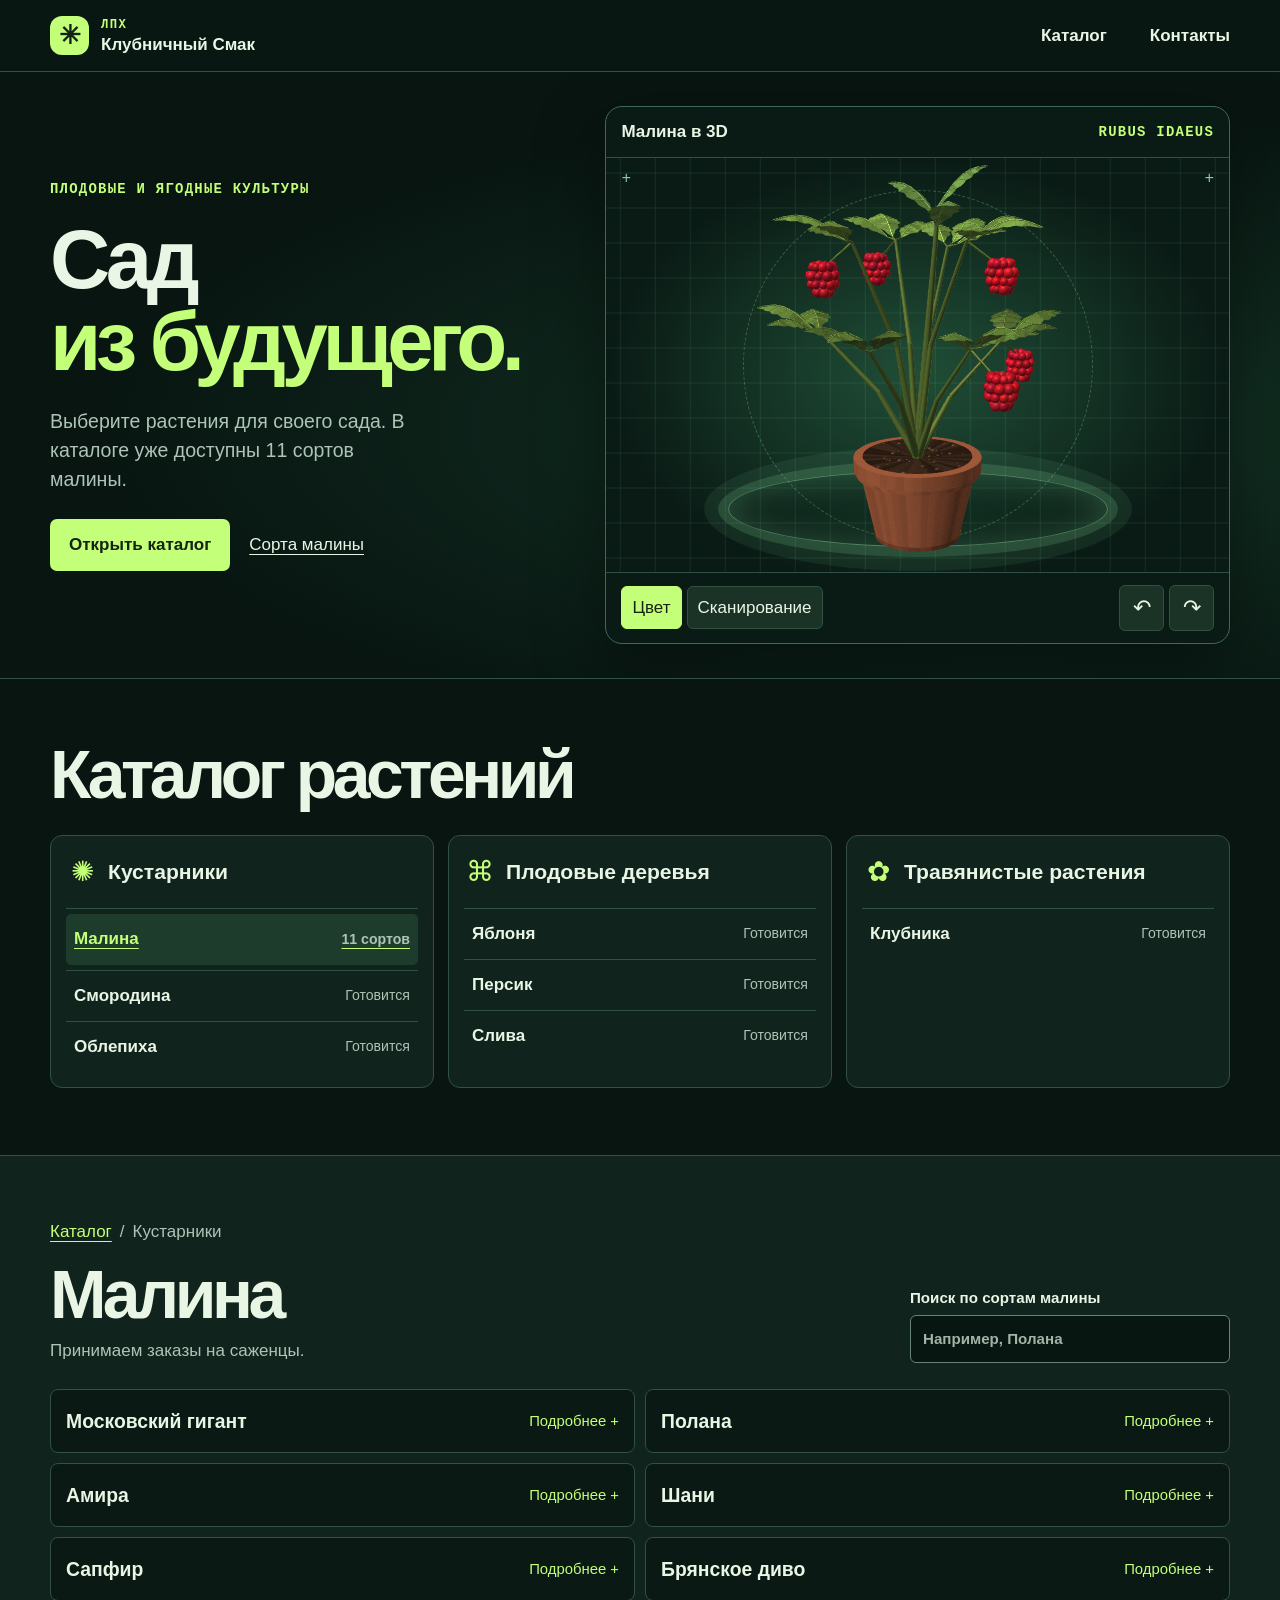
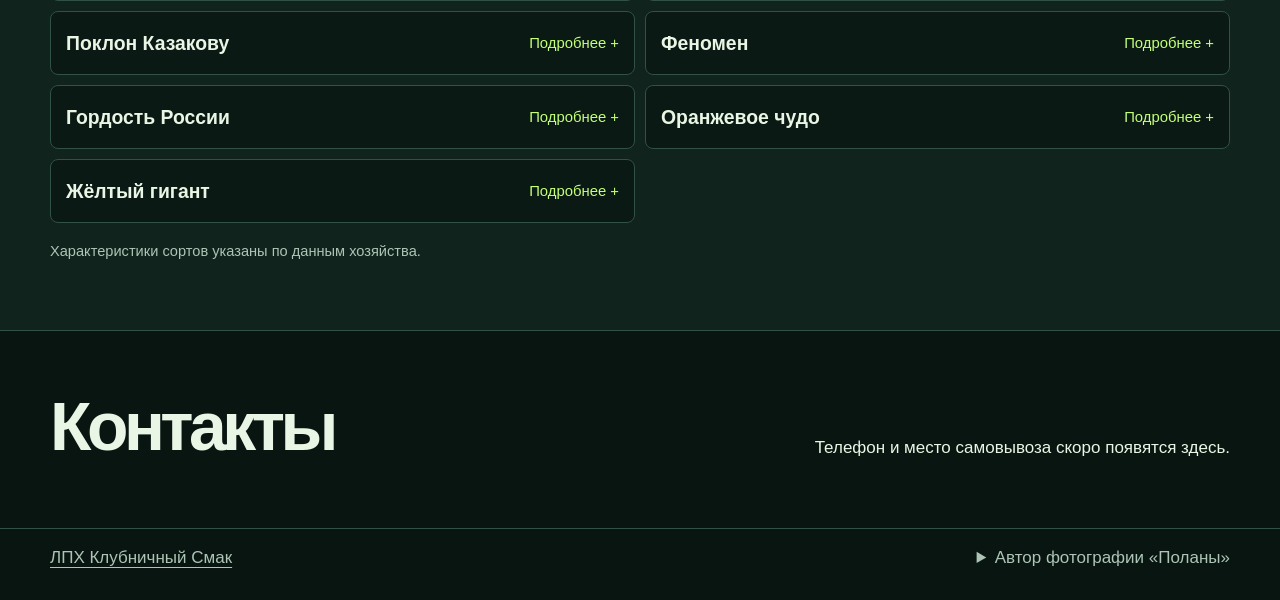
==== index.html @ 7414b788 "Build a futuristic orchard and simplify catalogue navigation" ====
<!doctype html>
<html lang="ru">
<head>
  <meta charset="utf-8">
  <meta name="viewport" content="width=device-width, initial-scale=1">
  <meta name="description" content="Каталог плодовых и ягодных культур ЛПХ Клубничный Смак.">
  <meta name="theme-color" content="#0a1916">
  <title>ЛПХ Клубничный Смак — каталог плодовых культур</title>
  <link rel="stylesheet" href="./style.css">
  <script defer src="./data.js"></script>
  <script defer src="./plant.js"></script>
  <script defer src="./app.js"></script>
</head>
<body id="top">
  <header class="site-header">
    <div class="wrap header-row">
      <a href="#top" class="brand" aria-label="ЛПХ Клубничный Смак, главная"><span class="brand-mark" aria-hidden="true">✳</span><span><small>ЛПХ</small>Клубничный Смак</span></a>
      <nav aria-label="Основное меню"><a href="#catalog">Каталог</a><a href="#contacts">Контакты</a></nav>
    </div>
  </header>

  <main>
    <section class="hero" aria-labelledby="main-title">
      <div class="wrap hero-grid">
        <div class="hero-copy">
          <p class="eyebrow">Плодовые и ягодные культуры</p>
          <h1 id="main-title">Сад<br><em>из будущего.</em></h1>
          <p class="hero-description">Выберите растения для своего сада. В каталоге уже доступны 11 сортов малины.</p>
          <div class="hero-links"><a class="button" href="#catalog">Открыть каталог</a><a class="text-link" href="#malina">Сорта малины</a></div>
        </div>

        <div class="lab" id="lab">
          <div class="lab-top"><strong>Малина в 3D</strong><span class="live-tag">Rubus idaeus</span></div>
          <div class="scene">
            <div class="rings" aria-hidden="true"></div>
            <div class="orbital" aria-hidden="true"></div>
            <div class="scanline" aria-hidden="true"></div>
            <canvas id="plant" tabindex="0" aria-label="Трёхмерная модель малины. Используйте клавиши влево и вправо для вращения."></canvas>
            <p id="model-fallback" hidden>Для просмотра 3D нужна поддержка WebGL.</p>
          </div>
          <div id="model-controls" class="model-controls">
            <div class="mode" aria-label="Вид 3D-модели" role="group">
              <button type="button" data-scan="false" aria-pressed="true">Цвет</button>
              <button type="button" data-scan="true" aria-pressed="false">Сканирование</button>
            </div>
            <div class="turns" aria-label="Поворот 3D-модели" role="group">
              <button type="button" data-turn="-1" aria-label="Повернуть влево">↶</button>
              <button type="button" data-turn="1" aria-label="Повернуть вправо">↷</button>
            </div>
          </div>
        </div>
      </div>
    </section>

    <section id="catalog" class="catalog" aria-labelledby="catalog-title">
      <div class="wrap">
        <h2 id="catalog-title">Каталог растений</h2>
        <div class="groups">
          <section class="group" aria-labelledby="shrubs">
            <div class="group-head"><span class="group-symbol" aria-hidden="true">✺</span><h3 id="shrubs">Кустарники</h3></div>
            <ul>
              <li><a class="crop-link" href="#malina"><strong>Малина</strong><span>11 сортов</span></a></li>
              <li class="pending"><strong>Смородина</strong><span>Готовится</span></li>
              <li class="pending"><strong>Облепиха</strong><span>Готовится</span></li>
            </ul>
          </section>
          <section class="group" aria-labelledby="trees">
            <div class="group-head"><span class="group-symbol" aria-hidden="true">⌘</span><h3 id="trees">Плодовые деревья</h3></div>
            <ul>
              <li class="pending"><strong>Яблоня</strong><span>Готовится</span></li>
              <li class="pending"><strong>Персик</strong><span>Готовится</span></li>
              <li class="pending"><strong>Слива</strong><span>Готовится</span></li>
            </ul>
          </section>
          <section class="group" aria-labelledby="berries">
            <div class="group-head"><span class="group-symbol" aria-hidden="true">✿</span><h3 id="berries">Травянистые растения</h3></div>
            <ul><li class="pending"><strong>Клубника</strong><span>Готовится</span></li></ul>
          </section>
        </div>
      </div>
    </section>

    <section id="malina" class="raspberry" aria-labelledby="raspberry-title">
      <div class="wrap">
        <div class="crumbs"><a href="#catalog">Каталог</a><span aria-hidden="true">/</span><span>Кустарники</span></div>
        <div class="section-head"><div><h2 id="raspberry-title">Малина</h2><p>Принимаем заказы на саженцы.</p></div>
          <label class="variety-search" for="variety-search"><span>Поиск по сортам малины</span><input type="search" id="variety-search" placeholder="Например, Полана"></label>
        </div>
        <div class="variety-grid" id="varieties"></div>
        <p id="empty" hidden>Сорт с таким названием не найден. Попробуйте другое название.</p>
        <p class="note">Характеристики сортов указаны по данным хозяйства.</p>
        <noscript><p>Включите JavaScript, чтобы открыть карточки малины.</p></noscript>
      </div>
    </section>

    <section class="contacts" id="contacts" aria-labelledby="contact-title">
      <div class="wrap contact-row"><h2 id="contact-title">Контакты</h2><div id="contact-info"><p>Телефон и место самовывоза скоро появятся здесь.</p></div></div>
    </section>
  </main>

  <footer><div class="wrap footer-row"><a href="#top">ЛПХ Клубничный Смак</a>
    <details><summary>Автор фотографии «Поланы»</summary><p><a href="https://doi.org/10.3390/metabo13111124">Chwil, Matraszek-Gawron и Kostryco, Metabolites (2023), рис. 1B</a> · <a href="https://creativecommons.org/licenses/by/4.0/">CC BY 4.0</a>. Кадрировано.</p></details>
  </div></footer>
</body>
</html>
---- style.css ----
:root {
  color-scheme: dark;
  --night:#081511;
  --panel:#10231c;
  --paper:#e9f6e5;
  --soft:#adc4b6;
  --line:#315046;
  --lime:#c3ff78;
  --mono: "Cascadia Mono", Consolas, monospace;
  font:17px/1.5 "Segoe UI", Arial, sans-serif;
  background:var(--night);
  color:var(--paper);
}
*,*::before,*::after { box-sizing:border-box; }
[hidden] { display:none !important; }
html { scroll-behavior:smooth; scroll-padding-top:86px; }
body,h1,h2,h3,p,figure { margin:0; }
a { color:inherit; text-underline-offset:.23em; }
button,input { font:inherit; }
button { cursor:pointer; }
a:focus-visible,button:focus-visible,input:focus-visible,summary:focus-visible,canvas:focus-visible { outline:2px solid var(--lime); outline-offset:4px; }
.wrap { width:min(1250px, calc(100% - 100px)); margin-inline:auto; }
.site-header { position:sticky; top:0; z-index:5; background:#091812f5; border-bottom:1px solid var(--line); backdrop-filter:blur(12px); }
.header-row,.footer-row { min-height:71px; display:flex; align-items:center; justify-content:space-between; gap:18px; }
.brand { display:flex; align-items:center; gap:12px; text-decoration:none; font-weight:740; line-height:1.12; }
.brand small { display:block; color:var(--lime); font:700 .72rem/1.45 var(--mono); letter-spacing:.11em; }
.brand-mark { background:var(--lime); color:#112316; width:39px; height:39px; border-radius:12px; display:grid; place-items:center; font-size:1.5rem; }
nav { display:flex; gap:clamp(16px,4vw,43px); }
nav a { display:inline-flex; align-items:center; min-height:44px; text-decoration:none; font-weight:600; }
nav a:hover,.text-link:hover { color:var(--lime); }
.hero { overflow:clip; position:relative; border-bottom:1px solid var(--line); background:radial-gradient(ellipse at 79% 59%,#133324,#081511 65%); }
.hero-grid { display:grid; grid-template-columns:.91fr 1.09fr; align-items:center; gap:34px; padding-block:34px; min-height:604px; }
.hero-copy { min-width:0; padding-block:22px; container-type:inline-size; }
.eyebrow,.live-tag { color:var(--lime); font:600 .82rem/1.45 var(--mono); letter-spacing:.09em; text-transform:uppercase; }
.eyebrow { margin-bottom:20px; }
h1,h2 { line-height:.98; letter-spacing:-.066em; font-weight:730; }
h1 { font-size:clamp(2.95rem,16cqw,8.3rem); margin-bottom:24px; }
h1 em { color:var(--lime); font-style:normal; }
h2 { font-size:clamp(2.65rem,5.3vw,5rem); }
.hero-description { max-width:34ch; color:var(--soft); font-size:1.15rem; margin-bottom:24px; }
.hero-links { display:flex; align-items:center; flex-wrap:wrap; gap:12px 19px; }
.button { min-height:52px; display:inline-flex; align-items:center; justify-content:center; padding:10px 19px; border-radius:7px; background:var(--lime); color:#142312; text-decoration:none; font-weight:750; }
.button:hover { background:#ddffb8; }
.text-link { display:inline-flex; align-items:center; min-height:44px; }
.lab { min-width:0; background:#0a1b15; border:1px solid #41665a; border-radius:17px; overflow:clip; box-shadow:0 24px 70px #0006; }
.lab-top,.model-controls { display:flex; align-items:center; justify-content:space-between; gap:10px; padding:12px 15px; }
.lab-top { border-bottom:1px solid var(--line); }
.scene { position:relative; height:414px; overflow:clip; isolation:isolate; display:grid; grid-template:minmax(0,1fr) / minmax(0,1fr); place-items:center; background-image:linear-gradient(#92ffb416 1px,transparent 1px),linear-gradient(90deg,#92ffb416 1px,transparent 1px),radial-gradient(ellipse at 50% 52%,#204e37,#0a1b15 70%); background-size:35px 35px,35px 35px,100% 100%; background-position:center; }
.scene::before,.scene::after { content:"+"; color:#87c9a2; position:absolute; top:12px; left:15px; font:16px var(--mono); }
.scene::after { left:auto; right:15px; }
.rings { position:absolute; width:min(65%,380px); height:76px; bottom:6%; border-radius:50%; border:1px solid #a6f5b974; box-shadow:0 0 0 10px #9cffb224,0 0 0 24px #9cffb212,inset 0 0 32px #9cffb233; }
.orbital { position:absolute; border:1px dashed #97eaa14d; border-radius:50%; width:min(63%,350px); aspect-ratio:1; }
.scanline { display:none; pointer-events:none; position:absolute; z-index:2; width:100%; top:50%; height:2px; background:linear-gradient(90deg,transparent,#9affc9,transparent); box-shadow:0 -9px 30px #89ffb888; }
.lab.scanning .scanline { display:block; }
canvas { position:relative; width:100%; height:100%; cursor:grab; touch-action:pan-y; }
canvas:active { cursor:grabbing; }
.model-controls { border-top:1px solid var(--line); }
.mode,.turns { display:flex; gap:5px; }
.model-controls button { min-height:43px; padding:6px 10px; background:#1b3227; color:var(--paper); border:1px solid var(--line); border-radius:6px; }
.model-controls button:hover { border-color:var(--lime); }
.model-controls [aria-pressed="true"] { color:#142312; background:var(--lime); border-color:var(--lime); }
.turns button { min-width:45px; font-size:1.28rem; }
.catalog,.raspberry,.contacts { padding-block:63px 67px; }
.catalog h2 { margin-bottom:26px; }
.groups { display:grid; grid-template-columns:repeat(3,minmax(0,1fr)); gap:14px; }
.group { border:1px solid var(--line); padding:15px; background:var(--panel); border-radius:12px; min-width:0; }
.group-head { display:flex; align-items:center; gap:10px; margin-bottom:15px; }
.group h3 { font-size:clamp(1.1rem,1.65vw,1.55rem); line-height:1.2; }
.group-symbol { color:var(--lime); width:32px; flex:none; font-size:1.65rem; text-align:center; }
.group ul { list-style:none; padding:0; margin:0; }
.group li { border-top:1px solid var(--line); }
.crop-link,.pending { display:flex; align-items:center; justify-content:space-between; min-height:51px; gap:8px; padding:5px 8px; }
.crop-link { color:var(--lime); font-weight:600; background:#1e3c2b; border-radius:5px; margin-block:5px; }
.crop-link:hover { background:#2b533a; }
.pending span,.crop-link span { color:var(--soft); font-size:.83rem; text-decoration:none; }
.raspberry { background:#10231c; border-block:1px solid var(--line); }
.crumbs { display:flex; align-items:center; gap:8px; color:var(--soft); margin-bottom:18px; }
.crumbs a { color:var(--lime); }
.section-head { display:flex; justify-content:space-between; align-items:end; gap:15px; margin-bottom:26px; }
.section-head p { color:var(--soft); margin-top:9px; }
.variety-search { display:grid; gap:5px; width:min(320px,100%); font-size:.89rem; font-weight:600; }
.variety-search input { background:#071610; border:1px solid #68837a; border-radius:6px; min-height:48px; padding:8px 12px; color:var(--paper); width:100%; }
.variety-search input::placeholder { color:#a2b4a7; }
.variety-grid { display:grid; grid-template-columns:repeat(2,minmax(0,1fr)); gap:10px; align-items:start; }
.variety { background:#0a1913; border:1px solid var(--line); border-radius:8px; min-width:0; }
.variety[open] { border-color:#90b99a; }
.variety summary { min-height:62px; padding:13px 15px; cursor:pointer; list-style:none; display:flex; justify-content:space-between; align-items:center; gap:10px; }
.variety summary::-webkit-details-marker { display:none; }
.variety summary:hover { background:#193329; border-radius:7px; }
.variety summary small { color:var(--lime); white-space:nowrap; font-size:.875rem; }
.variety summary small::after { content:" +"; }
.variety[open] summary small::after { content:" −"; }
.variety summary strong { font-size:1.14rem; }
.variety-content { border-top:1px solid var(--line); padding:16px; }
.variety-content p { color:#d3e6d7; }
.variety-content dl { display:grid; grid-template-columns:1fr 1fr; gap:8px 12px; margin:16px 0; }
.spec { border-top:1px solid var(--line); padding-top:8px; }
.spec dt { color:var(--soft); font-size:.85rem; }
.spec dd { font-weight:650; margin:0; }
.variety-content figure { margin-bottom:13px; }
.variety-content img { display:block; width:100%; max-height:370px; object-fit:cover; border-radius:6px; }
.variety-content figcaption,.note { color:var(--soft); font-size:.86rem; }
.variety-content figcaption { margin-top:5px; }
.reference { display:block; color:var(--lime); margin-top:7px; overflow-wrap:anywhere; }
.note,#empty { margin-top:18px; }
.contact-row,.footer-row { display:flex; justify-content:space-between; gap:16px; }
.contact-row { align-items:end; }
footer { border-top:1px solid var(--line); }
.footer-row { align-items:start; padding-block:16px; color:var(--soft); }
.footer-row details { max-width:480px; }
.footer-row summary { cursor:pointer; }
@media (prefers-reduced-motion:no-preference) {
 .lab.scanning .scanline { animation:sweep 3s ease-in-out infinite alternate; }
 .hero-copy { animation:appear .55s ease-out both; }
 @keyframes sweep { from { top:11%; } to { top:89%; } }
 @keyframes appear { from { opacity:0; transform:translateY(10px); } to { opacity:1; transform:translateY(0); } }
}
@media (max-width:1050px) { .wrap { width:calc(100% - 56px); } .hero-grid { gap:22px; } .scene { height:370px; } }
@media (max-width:800px) {
 .wrap { width:calc(100% - 36px); }
 .hero-grid { grid-template-columns:1fr; padding-block:23px 27px; min-height:0; }
 .hero-copy { padding-bottom:0; }
 .groups { grid-template-columns:1fr; }
}
@media (max-width:530px) {
 .header-row { min-height:62px; gap:9px; }
 .brand { gap:7px; font-size:.89rem; }
 .brand-mark { width:31px; height:31px; border-radius:8px; }
 nav { gap:12px; font-size:.85rem; }
 .scene { height:318px; }
 .lab-top,.model-controls { padding-inline:8px; }
 .model-controls button { padding-inline:7px; font-size:.87rem; }
 .turns button { min-width:35px; font-size:1.15rem; }
 .catalog,.raspberry,.contacts { padding-block:43px; }
 .section-head,.contact-row { display:block; }
 .variety-search,.contact-row p { margin-top:16px; }
 .variety-grid { grid-template-columns:1fr; }
 .footer-row { display:block; }
 .footer-row details { margin-top:8px; }
}
@media (prefers-reduced-motion:reduce) { html { scroll-behavior:auto; } }
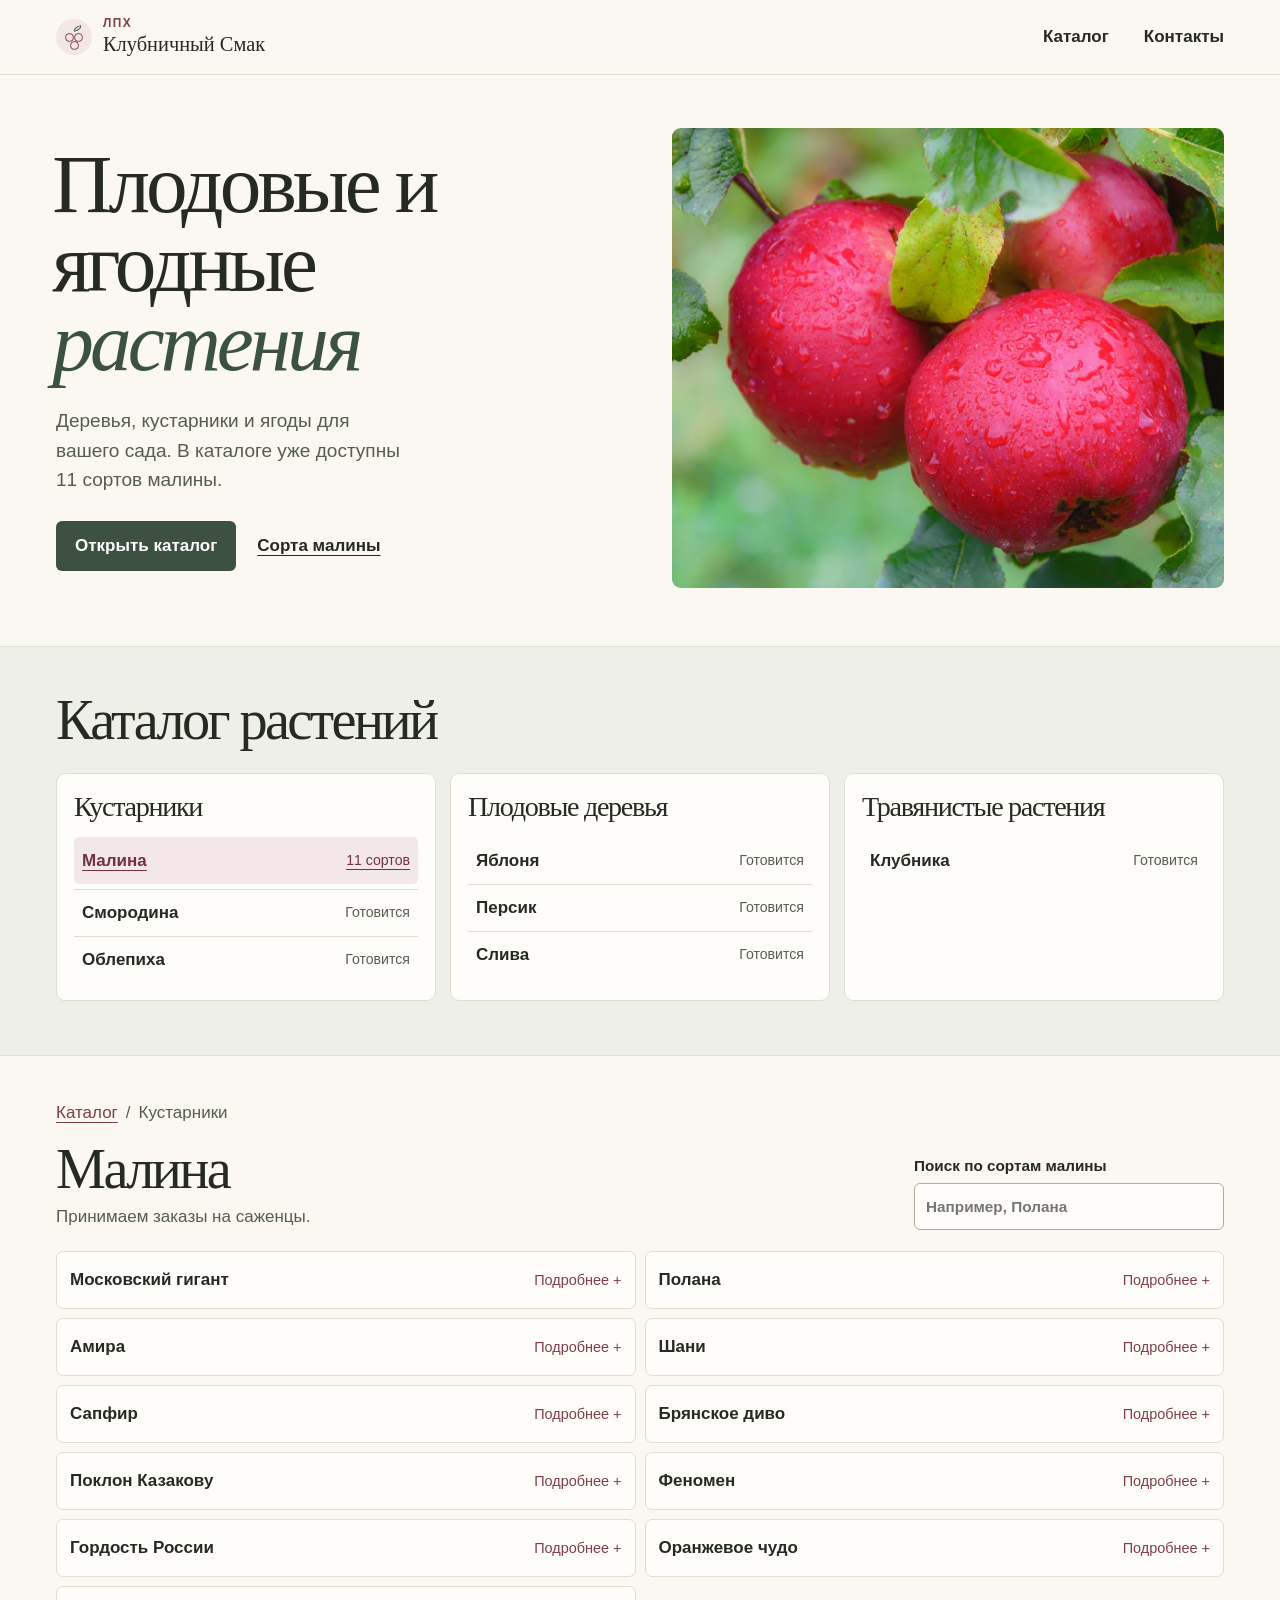
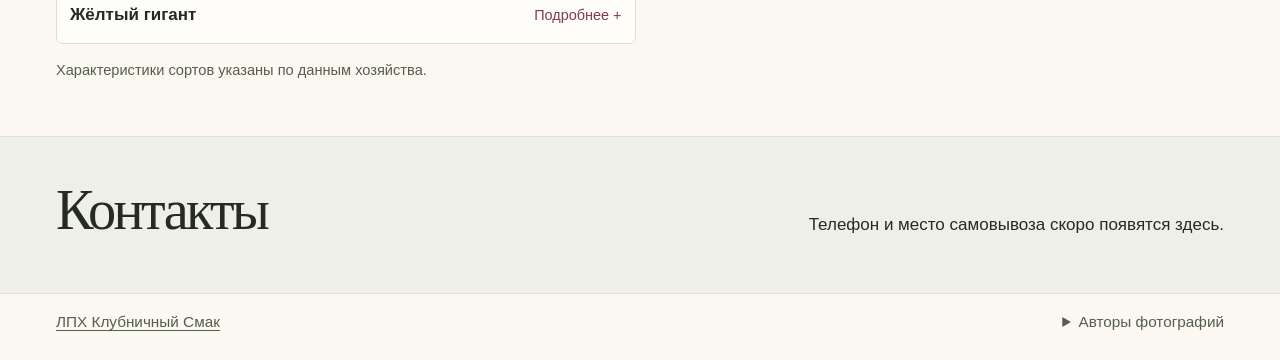
==== commit 8acbc0c1: "Simplify the site with a natural orchard design" ====
--- a/index.html
+++ b/index.html
@@ -4,17 +4,16 @@
   <meta charset="utf-8">
   <meta name="viewport" content="width=device-width, initial-scale=1">
   <meta name="description" content="Каталог плодовых и ягодных культур ЛПХ Клубничный Смак.">
-  <meta name="theme-color" content="#0a1916">
+  <meta name="theme-color" content="#faf8f1">
   <title>ЛПХ Клубничный Смак — каталог плодовых культур</title>
   <link rel="stylesheet" href="./style.css">
   <script defer src="./data.js"></script>
-  <script defer src="./plant.js"></script>
   <script defer src="./app.js"></script>
 </head>
 <body id="top">
   <header class="site-header">
     <div class="wrap header-row">
-      <a href="#top" class="brand" aria-label="ЛПХ Клубничный Смак, главная"><span class="brand-mark" aria-hidden="true">✳</span><span><small>ЛПХ</small>Клубничный Смак</span></a>
+      <a href="#top" class="brand" aria-label="ЛПХ Клубничный Смак, главная"><span class="brand-mark" aria-hidden="true"><i></i><i></i><i></i></span><span><small>ЛПХ</small>Клубничный Смак</span></a>
       <nav aria-label="Основное меню"><a href="#catalog">Каталог</a><a href="#contacts">Контакты</a></nav>
     </div>
   </header>
@@ -23,32 +22,14 @@
     <section class="hero" aria-labelledby="main-title">
       <div class="wrap hero-grid">
         <div class="hero-copy">
-          <p class="eyebrow">Плодовые и ягодные культуры</p>
-          <h1 id="main-title">Сад<br><em>из будущего.</em></h1>
-          <p class="hero-description">Выберите растения для своего сада. В каталоге уже доступны 11 сортов малины.</p>
+          <h1 id="main-title">Плодовые и ягодные <em>растения</em></h1>
+          <p class="hero-description">Деревья, кустарники и ягоды для вашего сада. В каталоге уже доступны 11 сортов малины.</p>
           <div class="hero-links"><a class="button" href="#catalog">Открыть каталог</a><a class="text-link" href="#malina">Сорта малины</a></div>
         </div>
 
-        <div class="lab" id="lab">
-          <div class="lab-top"><strong>Малина в 3D</strong><span class="live-tag">Rubus idaeus</span></div>
-          <div class="scene">
-            <div class="rings" aria-hidden="true"></div>
-            <div class="orbital" aria-hidden="true"></div>
-            <div class="scanline" aria-hidden="true"></div>
-            <canvas id="plant" tabindex="0" aria-label="Трёхмерная модель малины. Используйте клавиши влево и вправо для вращения."></canvas>
-            <p id="model-fallback" hidden>Для просмотра 3D нужна поддержка WebGL.</p>
-          </div>
-          <div id="model-controls" class="model-controls">
-            <div class="mode" aria-label="Вид 3D-модели" role="group">
-              <button type="button" data-scan="false" aria-pressed="true">Цвет</button>
-              <button type="button" data-scan="true" aria-pressed="false">Сканирование</button>
-            </div>
-            <div class="turns" aria-label="Поворот 3D-модели" role="group">
-              <button type="button" data-turn="-1" aria-label="Повернуть влево">↶</button>
-              <button type="button" data-turn="1" aria-label="Повернуть вправо">↷</button>
-            </div>
-          </div>
-        </div>
+        <figure class="hero-photo">
+          <img src="./orchard.webp" width="1500" height="1000" alt="Спелые красные яблоки на ветке" fetchpriority="high">
+        </figure>
       </div>
     </section>
 
@@ -57,7 +38,7 @@
         <h2 id="catalog-title">Каталог растений</h2>
         <div class="groups">
           <section class="group" aria-labelledby="shrubs">
-            <div class="group-head"><span class="group-symbol" aria-hidden="true">✺</span><h3 id="shrubs">Кустарники</h3></div>
+            <h3 id="shrubs">Кустарники</h3>
             <ul>
               <li><a class="crop-link" href="#malina"><strong>Малина</strong><span>11 сортов</span></a></li>
               <li class="pending"><strong>Смородина</strong><span>Готовится</span></li>
@@ -65,7 +46,7 @@
             </ul>
           </section>
           <section class="group" aria-labelledby="trees">
-            <div class="group-head"><span class="group-symbol" aria-hidden="true">⌘</span><h3 id="trees">Плодовые деревья</h3></div>
+            <h3 id="trees">Плодовые деревья</h3>
             <ul>
               <li class="pending"><strong>Яблоня</strong><span>Готовится</span></li>
               <li class="pending"><strong>Персик</strong><span>Готовится</span></li>
@@ -73,7 +54,7 @@
             </ul>
           </section>
           <section class="group" aria-labelledby="berries">
-            <div class="group-head"><span class="group-symbol" aria-hidden="true">✿</span><h3 id="berries">Травянистые растения</h3></div>
+            <h3 id="berries">Травянистые растения</h3>
             <ul><li class="pending"><strong>Клубника</strong><span>Готовится</span></li></ul>
           </section>
         </div>
@@ -99,7 +80,10 @@
   </main>
 
   <footer><div class="wrap footer-row"><a href="#top">ЛПХ Клубничный Смак</a>
-    <details><summary>Автор фотографии «Поланы»</summary><p><a href="https://doi.org/10.3390/metabo13111124">Chwil, Matraszek-Gawron и Kostryco, Metabolites (2023), рис. 1B</a> · <a href="https://creativecommons.org/licenses/by/4.0/">CC BY 4.0</a>. Кадрировано.</p></details>
+    <details class="credits"><summary>Авторы фотографий</summary>
+      <p><a href="https://commons.wikimedia.org/wiki/File:Fresh_ripe_apples_on_a_tree_(54015357813).jpg">Яблоки на ветке, AS Photography</a> · <a href="https://creativecommons.org/licenses/by/4.0/">CC BY 4.0</a>. Уменьшено и кадрировано при показе.</p>
+      <p><a href="https://doi.org/10.3390/metabo13111124">«Полана», Chwil, Matraszek-Gawron и Kostryco, Metabolites (2023), рис. 1B</a> · <a href="https://creativecommons.org/licenses/by/4.0/">CC BY 4.0</a>. Кадрировано.</p>
+    </details>
   </div></footer>
 </body>
 </html>
--- a/style.css
+++ b/style.css
@@ -1,141 +1,127 @@
 :root {
-  color-scheme: dark;
-  --night:#081511;
-  --panel:#10231c;
-  --paper:#e9f6e5;
-  --soft:#adc4b6;
-  --line:#315046;
-  --lime:#c3ff78;
-  --mono: "Cascadia Mono", Consolas, monospace;
-  font:17px/1.5 "Segoe UI", Arial, sans-serif;
-  background:var(--night);
-  color:var(--paper);
+  color-scheme: light;
+  --paper: #faf8f1;
+  --white: #fffdfa;
+  --ink: #252b21;
+  --green: #3c5140;
+  --muted: #555e4e;
+  --berry: #803e4b;
+  --border: #deddd1;
+  --serif: Georgia, "Times New Roman", serif;
+  font: 17px/1.55 "Segoe UI", Arial, sans-serif;
+  color: var(--ink);
+  background: var(--paper);
 }
-*,*::before,*::after { box-sizing:border-box; }
-[hidden] { display:none !important; }
-html { scroll-behavior:smooth; scroll-padding-top:86px; }
-body,h1,h2,h3,p,figure { margin:0; }
-a { color:inherit; text-underline-offset:.23em; }
-button,input { font:inherit; }
-button { cursor:pointer; }
-a:focus-visible,button:focus-visible,input:focus-visible,summary:focus-visible,canvas:focus-visible { outline:2px solid var(--lime); outline-offset:4px; }
-.wrap { width:min(1250px, calc(100% - 100px)); margin-inline:auto; }
-.site-header { position:sticky; top:0; z-index:5; background:#091812f5; border-bottom:1px solid var(--line); backdrop-filter:blur(12px); }
-.header-row,.footer-row { min-height:71px; display:flex; align-items:center; justify-content:space-between; gap:18px; }
-.brand { display:flex; align-items:center; gap:12px; text-decoration:none; font-weight:740; line-height:1.12; }
-.brand small { display:block; color:var(--lime); font:700 .72rem/1.45 var(--mono); letter-spacing:.11em; }
-.brand-mark { background:var(--lime); color:#112316; width:39px; height:39px; border-radius:12px; display:grid; place-items:center; font-size:1.5rem; }
-nav { display:flex; gap:clamp(16px,4vw,43px); }
-nav a { display:inline-flex; align-items:center; min-height:44px; text-decoration:none; font-weight:600; }
-nav a:hover,.text-link:hover { color:var(--lime); }
-.hero { overflow:clip; position:relative; border-bottom:1px solid var(--line); background:radial-gradient(ellipse at 79% 59%,#133324,#081511 65%); }
-.hero-grid { display:grid; grid-template-columns:.91fr 1.09fr; align-items:center; gap:34px; padding-block:34px; min-height:604px; }
-.hero-copy { min-width:0; padding-block:22px; container-type:inline-size; }
-.eyebrow,.live-tag { color:var(--lime); font:600 .82rem/1.45 var(--mono); letter-spacing:.09em; text-transform:uppercase; }
-.eyebrow { margin-bottom:20px; }
-h1,h2 { line-height:.98; letter-spacing:-.066em; font-weight:730; }
-h1 { font-size:clamp(2.95rem,16cqw,8.3rem); margin-bottom:24px; }
-h1 em { color:var(--lime); font-style:normal; }
-h2 { font-size:clamp(2.65rem,5.3vw,5rem); }
-.hero-description { max-width:34ch; color:var(--soft); font-size:1.15rem; margin-bottom:24px; }
-.hero-links { display:flex; align-items:center; flex-wrap:wrap; gap:12px 19px; }
-.button { min-height:52px; display:inline-flex; align-items:center; justify-content:center; padding:10px 19px; border-radius:7px; background:var(--lime); color:#142312; text-decoration:none; font-weight:750; }
-.button:hover { background:#ddffb8; }
-.text-link { display:inline-flex; align-items:center; min-height:44px; }
-.lab { min-width:0; background:#0a1b15; border:1px solid #41665a; border-radius:17px; overflow:clip; box-shadow:0 24px 70px #0006; }
-.lab-top,.model-controls { display:flex; align-items:center; justify-content:space-between; gap:10px; padding:12px 15px; }
-.lab-top { border-bottom:1px solid var(--line); }
-.scene { position:relative; height:414px; overflow:clip; isolation:isolate; display:grid; grid-template:minmax(0,1fr) / minmax(0,1fr); place-items:center; background-image:linear-gradient(#92ffb416 1px,transparent 1px),linear-gradient(90deg,#92ffb416 1px,transparent 1px),radial-gradient(ellipse at 50% 52%,#204e37,#0a1b15 70%); background-size:35px 35px,35px 35px,100% 100%; background-position:center; }
-.scene::before,.scene::after { content:"+"; color:#87c9a2; position:absolute; top:12px; left:15px; font:16px var(--mono); }
-.scene::after { left:auto; right:15px; }
-.rings { position:absolute; width:min(65%,380px); height:76px; bottom:6%; border-radius:50%; border:1px solid #a6f5b974; box-shadow:0 0 0 10px #9cffb224,0 0 0 24px #9cffb212,inset 0 0 32px #9cffb233; }
-.orbital { position:absolute; border:1px dashed #97eaa14d; border-radius:50%; width:min(63%,350px); aspect-ratio:1; }
-.scanline { display:none; pointer-events:none; position:absolute; z-index:2; width:100%; top:50%; height:2px; background:linear-gradient(90deg,transparent,#9affc9,transparent); box-shadow:0 -9px 30px #89ffb888; }
-.lab.scanning .scanline { display:block; }
-canvas { position:relative; width:100%; height:100%; cursor:grab; touch-action:pan-y; }
-canvas:active { cursor:grabbing; }
-.model-controls { border-top:1px solid var(--line); }
-.mode,.turns { display:flex; gap:5px; }
-.model-controls button { min-height:43px; padding:6px 10px; background:#1b3227; color:var(--paper); border:1px solid var(--line); border-radius:6px; }
-.model-controls button:hover { border-color:var(--lime); }
-.model-controls [aria-pressed="true"] { color:#142312; background:var(--lime); border-color:var(--lime); }
-.turns button { min-width:45px; font-size:1.28rem; }
-.catalog,.raspberry,.contacts { padding-block:63px 67px; }
-.catalog h2 { margin-bottom:26px; }
-.groups { display:grid; grid-template-columns:repeat(3,minmax(0,1fr)); gap:14px; }
-.group { border:1px solid var(--line); padding:15px; background:var(--panel); border-radius:12px; min-width:0; }
-.group-head { display:flex; align-items:center; gap:10px; margin-bottom:15px; }
-.group h3 { font-size:clamp(1.1rem,1.65vw,1.55rem); line-height:1.2; }
-.group-symbol { color:var(--lime); width:32px; flex:none; font-size:1.65rem; text-align:center; }
-.group ul { list-style:none; padding:0; margin:0; }
-.group li { border-top:1px solid var(--line); }
-.crop-link,.pending { display:flex; align-items:center; justify-content:space-between; min-height:51px; gap:8px; padding:5px 8px; }
-.crop-link { color:var(--lime); font-weight:600; background:#1e3c2b; border-radius:5px; margin-block:5px; }
-.crop-link:hover { background:#2b533a; }
-.pending span,.crop-link span { color:var(--soft); font-size:.83rem; text-decoration:none; }
-.raspberry { background:#10231c; border-block:1px solid var(--line); }
-.crumbs { display:flex; align-items:center; gap:8px; color:var(--soft); margin-bottom:18px; }
-.crumbs a { color:var(--lime); }
-.section-head { display:flex; justify-content:space-between; align-items:end; gap:15px; margin-bottom:26px; }
-.section-head p { color:var(--soft); margin-top:9px; }
-.variety-search { display:grid; gap:5px; width:min(320px,100%); font-size:.89rem; font-weight:600; }
-.variety-search input { background:#071610; border:1px solid #68837a; border-radius:6px; min-height:48px; padding:8px 12px; color:var(--paper); width:100%; }
-.variety-search input::placeholder { color:#a2b4a7; }
-.variety-grid { display:grid; grid-template-columns:repeat(2,minmax(0,1fr)); gap:10px; align-items:start; }
-.variety { background:#0a1913; border:1px solid var(--line); border-radius:8px; min-width:0; }
-.variety[open] { border-color:#90b99a; }
-.variety summary { min-height:62px; padding:13px 15px; cursor:pointer; list-style:none; display:flex; justify-content:space-between; align-items:center; gap:10px; }
-.variety summary::-webkit-details-marker { display:none; }
-.variety summary:hover { background:#193329; border-radius:7px; }
-.variety summary small { color:var(--lime); white-space:nowrap; font-size:.875rem; }
-.variety summary small::after { content:" +"; }
-.variety[open] summary small::after { content:" −"; }
-.variety summary strong { font-size:1.14rem; }
-.variety-content { border-top:1px solid var(--line); padding:16px; }
-.variety-content p { color:#d3e6d7; }
-.variety-content dl { display:grid; grid-template-columns:1fr 1fr; gap:8px 12px; margin:16px 0; }
-.spec { border-top:1px solid var(--line); padding-top:8px; }
-.spec dt { color:var(--soft); font-size:.85rem; }
-.spec dd { font-weight:650; margin:0; }
-.variety-content figure { margin-bottom:13px; }
-.variety-content img { display:block; width:100%; max-height:370px; object-fit:cover; border-radius:6px; }
-.variety-content figcaption,.note { color:var(--soft); font-size:.86rem; }
-.variety-content figcaption { margin-top:5px; }
-.reference { display:block; color:var(--lime); margin-top:7px; overflow-wrap:anywhere; }
-.note,#empty { margin-top:18px; }
-.contact-row,.footer-row { display:flex; justify-content:space-between; gap:16px; }
-.contact-row { align-items:end; }
-footer { border-top:1px solid var(--line); }
-.footer-row { align-items:start; padding-block:16px; color:var(--soft); }
-.footer-row details { max-width:480px; }
-.footer-row summary { cursor:pointer; }
-@media (prefers-reduced-motion:no-preference) {
- .lab.scanning .scanline { animation:sweep 3s ease-in-out infinite alternate; }
- .hero-copy { animation:appear .55s ease-out both; }
- @keyframes sweep { from { top:11%; } to { top:89%; } }
- @keyframes appear { from { opacity:0; transform:translateY(10px); } to { opacity:1; transform:translateY(0); } }
+*, *::before, *::after { box-sizing: border-box; }
+[hidden] { display: none !important; }
+html { scroll-behavior: smooth; scroll-padding-top: 88px; }
+body, h1, h2, h3, p, figure { margin: 0; }
+a { color: inherit; text-underline-offset: .22em; }
+input { font: inherit; }
+:focus-visible { outline: 2px solid var(--berry); outline-offset: 4px; }
+.wrap { width: min(1168px, calc(100% - 88px)); margin-inline: auto; }
+
+.site-header {
+  position: sticky;
+  top: 0;
+  z-index: 2;
+  background: var(--paper);
+  border-bottom: 1px solid var(--border);
 }
-@media (max-width:1050px) { .wrap { width:calc(100% - 56px); } .hero-grid { gap:22px; } .scene { height:370px; } }
-@media (max-width:800px) {
- .wrap { width:calc(100% - 36px); }
- .hero-grid { grid-template-columns:1fr; padding-block:23px 27px; min-height:0; }
- .hero-copy { padding-bottom:0; }
- .groups { grid-template-columns:1fr; }
+.header-row, .footer-row { display: flex; align-items: center; justify-content: space-between; gap: 18px; }
+.header-row { min-height: 74px; }
+.brand { display: flex; align-items: center; gap: 11px; text-decoration: none; font: 1.2rem/1.12 var(--serif); }
+.brand small { display: block; margin-bottom: 3px; color: var(--berry); font: 700 .7rem/1 "Segoe UI", sans-serif; letter-spacing: .12em; }
+.brand-mark { width: 36px; height: 36px; flex: none; position: relative; color: var(--berry); background: #f3e6e6; border-radius: 50%; }
+.brand-mark i { position: absolute; width: 9px; height: 9px; border: 1.5px solid currentColor; border-radius: 50%; top: 14px; left: 9px; }
+.brand-mark i:nth-child(2) { left: 18px; }
+.brand-mark i:nth-child(3) { left: 14px; top: 22px; }
+.brand-mark::before { content: ""; position: absolute; width: 9px; height: 5px; border: 1.5px solid var(--green); border-radius: 90% 0; left: 17px; top: 7px; transform: rotate(-15deg); }
+nav { display: flex; gap: clamp(14px, 4vw, 35px); }
+nav a { display: inline-flex; align-items: center; min-height: 44px; font-weight: 600; text-decoration: none; }
+nav a:hover, .text-link:hover { color: var(--berry); }
+
+.hero { padding-block: 53px 58px; }
+.hero-grid { display: grid; grid-template-columns: 1fr 1fr; align-items: center; gap: clamp(22px, 5vw, 75px); }
+.hero-copy { min-width: 0; }
+h1, h2, .group h3 { font-family: var(--serif); font-weight: 400; letter-spacing: -.047em; }
+h1 { max-width: 12ch; font-size: clamp(3.4rem, 6.5vw, 6rem); line-height: .95; margin: 0 0 24px -.045em; }
+h1 em { color: var(--green); font-weight: inherit; }
+h2 { font-size: clamp(2.5rem, 4.4vw, 4.1rem); line-height: 1.03; }
+.hero-description { max-width: 34ch; color: var(--muted); font-size: 1.12rem; margin-bottom: 26px; }
+.hero-links { display: flex; align-items: center; gap: 7px 21px; flex-wrap: wrap; }
+.button { display: inline-flex; align-items: center; min-height: 50px; padding: 9px 19px; border-radius: 6px; background: var(--green); color: #fff; font-weight: 650; text-decoration: none; }
+.button:hover { background: #2a3b2c; }
+.text-link { display: inline-flex; align-items: center; min-height: 44px; font-weight: 600; }
+.hero-photo { aspect-ratio: 6 / 5; overflow: hidden; border-radius: 9px; background: #e8ebdf; }
+.hero-photo img { display: block; width: 100%; height: 100%; object-fit: cover; object-position: 55% center; }
+
+.catalog, .raspberry, .contacts { padding-block: 44px 54px; }
+.catalog { background: #eeefe6; border-block: 1px solid #e0e1d5; }
+.catalog h2 { margin-bottom: 24px; }
+.groups { display: grid; grid-template-columns: repeat(3, minmax(0, 1fr)); gap: 14px; }
+.group { padding: 17px; border: 1px solid var(--border); background: var(--white); border-radius: 9px; }
+.group h3 { font-size: clamp(1.3rem, 2.2vw, 1.8rem); line-height: 1.15; margin-bottom: 14px; }
+.group ul { list-style: none; margin: 0; padding: 0; }
+.group li + li { border-top: 1px solid var(--border); }
+.crop-link, .pending { display: flex; align-items: center; justify-content: space-between; gap: 8px; min-height: 47px; padding: 5px 8px; }
+.crop-link { color: #713142; background: #f4e7e9; border-radius: 5px; margin-bottom: 5px; }
+.crop-link:hover { background: #edd7dd; }
+.pending span, .crop-link span { font-size: .83rem; white-space: nowrap; }
+.pending span { color: var(--muted); }
+
+.crumbs { display: flex; align-items: center; gap: 8px; color: var(--muted); margin-bottom: 13px; }
+.crumbs a, .reference { color: var(--berry); }
+.section-head { display: flex; align-items: end; justify-content: space-between; gap: 18px; margin-bottom: 21px; }
+.section-head p { margin-top: 6px; color: var(--muted); }
+.variety-search { display: grid; gap: 5px; width: min(310px, 100%); font-size: .9rem; font-weight: 650; }
+.variety-search input { width: 100%; min-height: 47px; padding: 8px 11px; border: 1px solid #acae9f; border-radius: 6px; background: var(--white); color: var(--ink); }
+.variety-grid { display: grid; grid-template-columns: repeat(2, minmax(0, 1fr)); align-items: start; gap: 9px; }
+.variety { min-width: 0; border: 1px solid var(--border); border-radius: 7px; background: var(--white); }
+.variety[open] { border-color: #9b877e; }
+.variety summary { display: flex; justify-content: space-between; align-items: center; gap: 10px; min-height: 56px; padding: 10px 13px; border-radius: 7px; list-style: none; cursor: pointer; }
+.variety summary::-webkit-details-marker { display: none; }
+.variety summary:hover { background: #f2efe6; }
+.variety summary small { color: var(--berry); font-size: .85rem; white-space: nowrap; }
+.variety summary small::after { content: " +"; }
+.variety[open] summary small::after { content: " −"; }
+.variety-content { padding: 15px 13px; border-top: 1px solid var(--border); }
+.variety-content figure { margin-bottom: 13px; }
+.variety-content img { display: block; width: 100%; height: auto; max-height: 360px; border-radius: 5px; object-fit: cover; }
+.variety-content figcaption, .note { color: var(--muted); font-size: .86rem; }
+.variety-content figcaption { margin-top: 5px; }
+.variety-content dl { display: grid; grid-template-columns: repeat(2, minmax(0, 1fr)); gap: 8px 12px; margin: 14px 0 8px; }
+.spec { border-top: 1px solid var(--border); padding-top: 7px; }
+.spec dt { color: var(--muted); font-size: .85rem; }
+.spec dd { font-weight: 650; margin: 0; }
+.reference { display: block; margin-top: 7px; overflow-wrap: anywhere; }
+.note, #empty { margin-top: 15px; }
+.contacts { background: #eeefe6; border-block: 1px solid #e0e1d5; }
+.contact-row { display: flex; justify-content: space-between; align-items: end; gap: 16px; }
+.footer-row { min-height: 66px; align-items: start; padding-block: 16px; color: var(--muted); font-size: .9rem; }
+.credits { max-width: 480px; }
+.credits summary { cursor: pointer; }
+.credits p { margin-top: 7px; }
+
+@media (max-width: 900px) {
+  .wrap { width: calc(100% - 48px); }
+  .hero { padding-block: 38px 44px; }
+  .group { padding: 13px; }
 }
-@media (max-width:530px) {
- .header-row { min-height:62px; gap:9px; }
- .brand { gap:7px; font-size:.89rem; }
- .brand-mark { width:31px; height:31px; border-radius:8px; }
- nav { gap:12px; font-size:.85rem; }
- .scene { height:318px; }
- .lab-top,.model-controls { padding-inline:8px; }
- .model-controls button { padding-inline:7px; font-size:.87rem; }
- .turns button { min-width:35px; font-size:1.15rem; }
- .catalog,.raspberry,.contacts { padding-block:43px; }
- .section-head,.contact-row { display:block; }
- .variety-search,.contact-row p { margin-top:16px; }
- .variety-grid { grid-template-columns:1fr; }
- .footer-row { display:block; }
- .footer-row details { margin-top:8px; }
+@media (max-width: 700px) {
+  .wrap { width: calc(100% - 32px); }
+  .hero-grid, .groups, .variety-grid { grid-template-columns: 1fr; }
+  h1 { font-size: clamp(3.1rem, 10vw, 4.5rem); }
+  .hero-photo { aspect-ratio: 7 / 4; }
+  .hero-description { margin-bottom: 14px; }
+  .section-head, .contact-row { align-items: start; flex-direction: column; }
+  .catalog, .raspberry, .contacts { padding-block: 34px 39px; }
 }
-@media (prefers-reduced-motion:reduce) { html { scroll-behavior:auto; } }
+@media (max-width: 400px) {
+  .header-row { min-height: 65px; gap: 7px; }
+  .brand { gap: 6px; font-size: 1rem; }
+  .brand-mark { width: 35px; height: 35px; }
+  nav { gap: 10px; font-size: .85rem; }
+  .footer-row { flex-direction: column; gap: 6px; }
+}
+@media (prefers-reduced-motion: reduce) { html { scroll-behavior: auto; } }
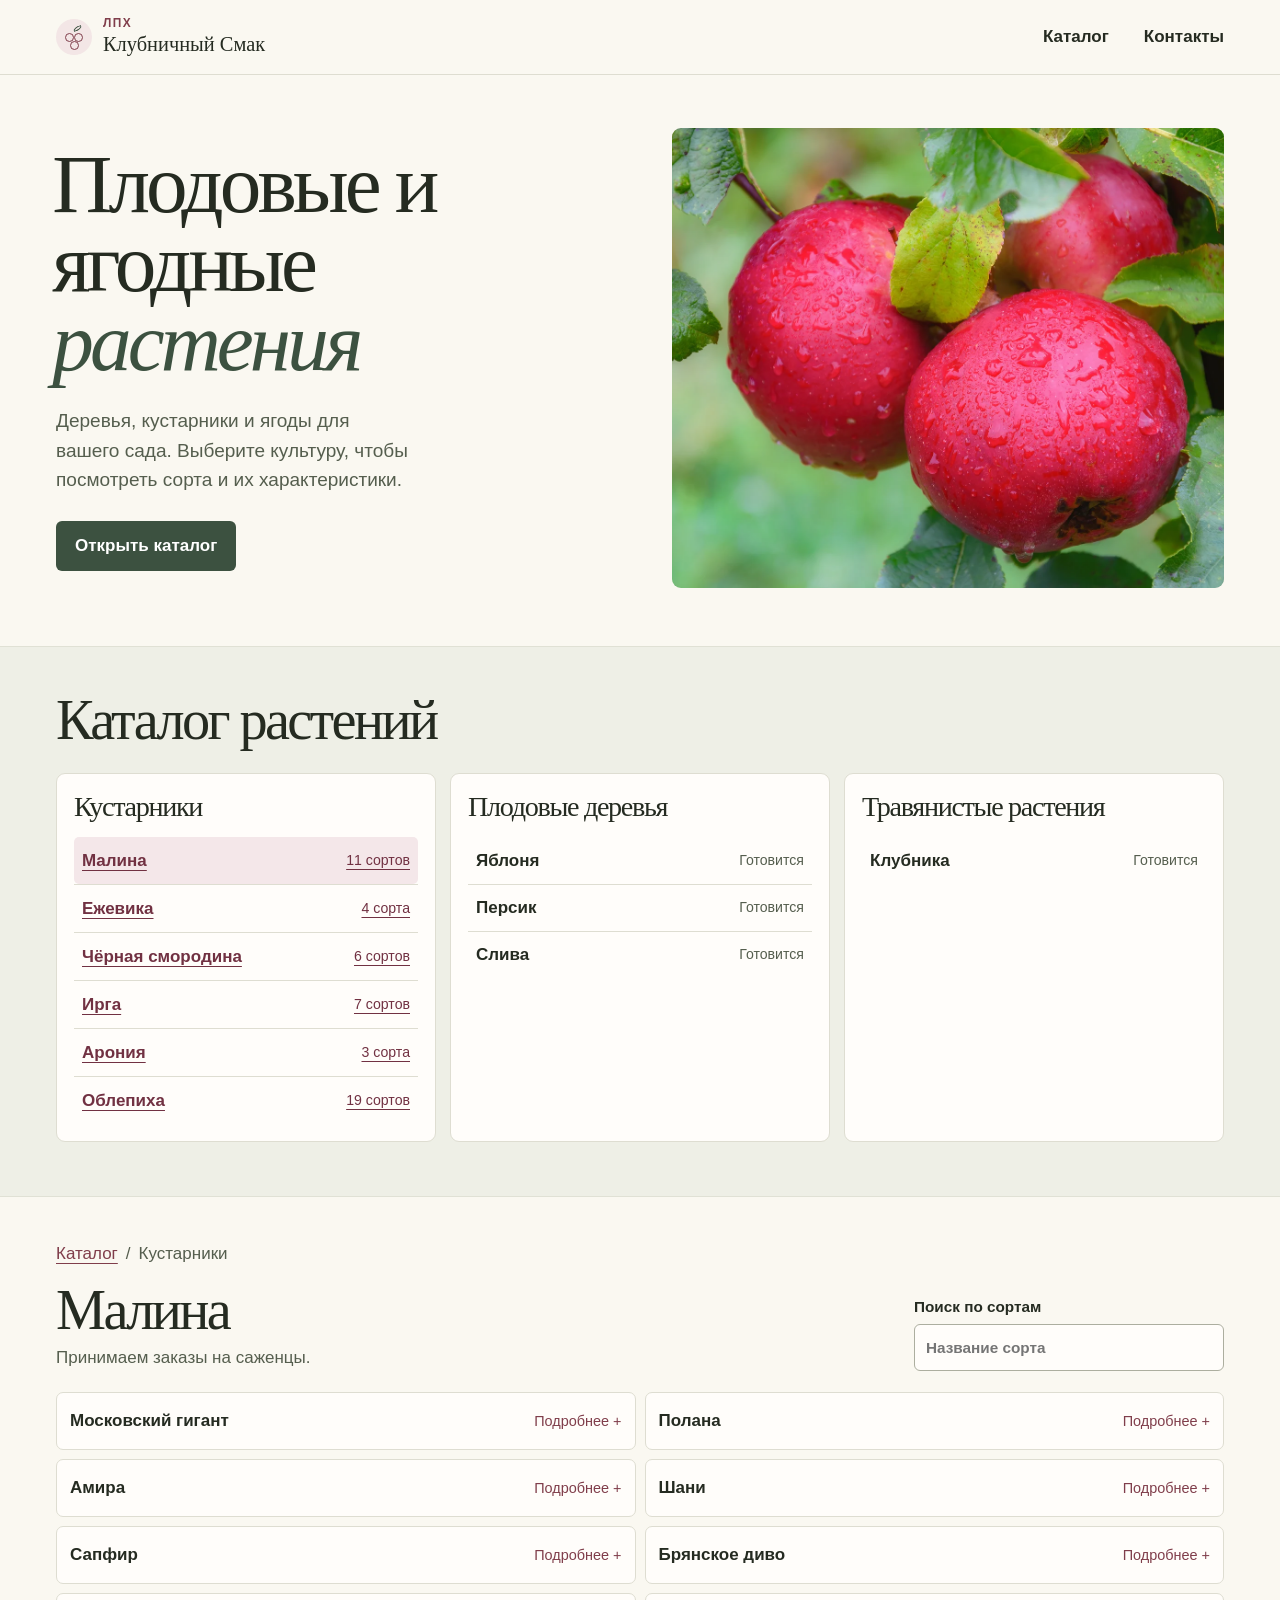
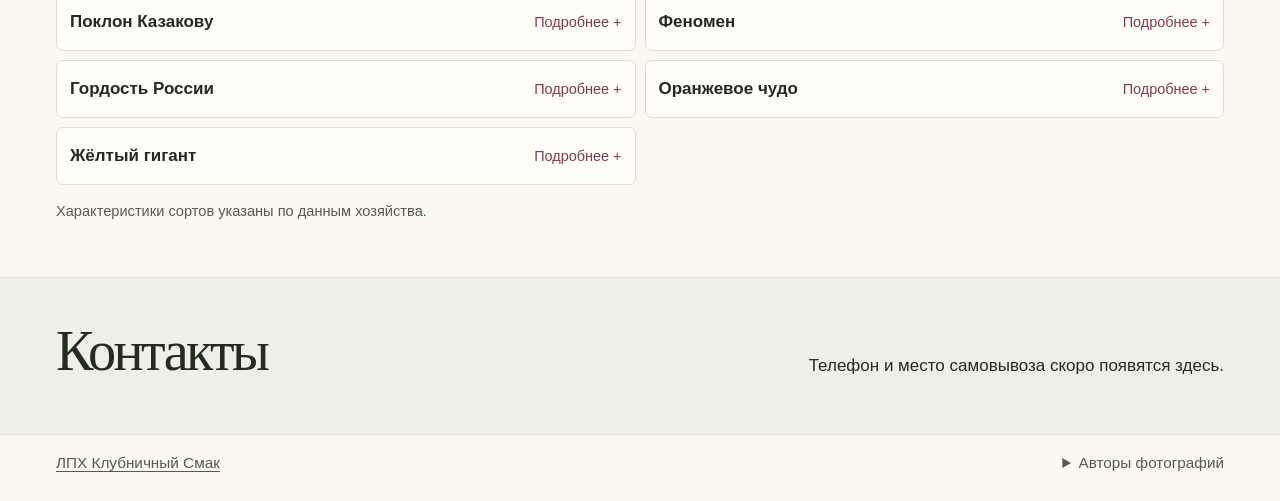
==== commit ecb85b82: "Add five berry crops and 39 cultivars" ====
--- a/index.html
+++ b/index.html
@@ -23,8 +23,8 @@
       <div class="wrap hero-grid">
         <div class="hero-copy">
           <h1 id="main-title">Плодовые и ягодные <em>растения</em></h1>
-          <p class="hero-description">Деревья, кустарники и ягоды для вашего сада. В каталоге уже доступны 11 сортов малины.</p>
-          <div class="hero-links"><a class="button" href="#catalog">Открыть каталог</a><a class="text-link" href="#malina">Сорта малины</a></div>
+          <p class="hero-description">Деревья, кустарники и ягоды для вашего сада. Выберите культуру, чтобы посмотреть сорта и их характеристики.</p>
+          <div class="hero-links"><a class="button" href="#catalog">Открыть каталог</a></div>
         </div>
 
         <figure class="hero-photo">
@@ -39,11 +39,7 @@
         <div class="groups">
           <section class="group" aria-labelledby="shrubs">
             <h3 id="shrubs">Кустарники</h3>
-            <ul>
-              <li><a class="crop-link" href="#malina"><strong>Малина</strong><span>11 сортов</span></a></li>
-              <li class="pending"><strong>Смородина</strong><span>Готовится</span></li>
-              <li class="pending"><strong>Облепиха</strong><span>Готовится</span></li>
-            </ul>
+            <ul id="shrub-list"></ul>
           </section>
           <section class="group" aria-labelledby="trees">
             <h3 id="trees">Плодовые деревья</h3>
@@ -61,16 +57,16 @@
       </div>
     </section>
 
-    <section id="malina" class="raspberry" aria-labelledby="raspberry-title">
+    <section id="malina" class="crop-section" aria-labelledby="crop-title">
       <div class="wrap">
         <div class="crumbs"><a href="#catalog">Каталог</a><span aria-hidden="true">/</span><span>Кустарники</span></div>
-        <div class="section-head"><div><h2 id="raspberry-title">Малина</h2><p>Принимаем заказы на саженцы.</p></div>
-          <label class="variety-search" for="variety-search"><span>Поиск по сортам малины</span><input type="search" id="variety-search" placeholder="Например, Полана"></label>
+        <div class="section-head"><div><h2 id="crop-title">Малина</h2><p id="crop-subtitle" hidden></p><p id="crop-orders">Принимаем заказы на саженцы.</p></div>
+          <label class="variety-search" for="variety-search"><span>Поиск по сортам</span><input type="search" id="variety-search" placeholder="Название сорта"></label>
         </div>
         <div class="variety-grid" id="varieties"></div>
         <p id="empty" hidden>Сорт с таким названием не найден. Попробуйте другое название.</p>
         <p class="note">Характеристики сортов указаны по данным хозяйства.</p>
-        <noscript><p>Включите JavaScript, чтобы открыть карточки малины.</p></noscript>
+        <noscript><p>Включите JavaScript, чтобы открыть карточки сортов.</p></noscript>
       </div>
     </section>
 
--- a/style.css
+++ b/style.css
@@ -56,7 +56,7 @@
 .hero-photo { aspect-ratio: 6 / 5; overflow: hidden; border-radius: 9px; background: #e8ebdf; }
 .hero-photo img { display: block; width: 100%; height: 100%; object-fit: cover; object-position: 55% center; }
 
-.catalog, .raspberry, .contacts { padding-block: 44px 54px; }
+.catalog, .crop-section, .contacts { padding-block: 44px 54px; }
 .catalog { background: #eeefe6; border-block: 1px solid #e0e1d5; }
 .catalog h2 { margin-bottom: 24px; }
 .groups { display: grid; grid-template-columns: repeat(3, minmax(0, 1fr)); gap: 14px; }
@@ -65,7 +65,8 @@
 .group ul { list-style: none; margin: 0; padding: 0; }
 .group li + li { border-top: 1px solid var(--border); }
 .crop-link, .pending { display: flex; align-items: center; justify-content: space-between; gap: 8px; min-height: 47px; padding: 5px 8px; }
-.crop-link { color: #713142; background: #f4e7e9; border-radius: 5px; margin-bottom: 5px; }
+.crop-link { color: #713142; border-radius: 5px; }
+.crop-link[aria-current="location"] { background: #f4e7e9; }
 .crop-link:hover { background: #edd7dd; }
 .pending span, .crop-link span { font-size: .83rem; white-space: nowrap; }
 .pending span { color: var(--muted); }
@@ -115,7 +116,7 @@
   .hero-photo { aspect-ratio: 7 / 4; }
   .hero-description { margin-bottom: 14px; }
   .section-head, .contact-row { align-items: start; flex-direction: column; }
-  .catalog, .raspberry, .contacts { padding-block: 34px 39px; }
+  .catalog, .crop-section, .contacts { padding-block: 34px 39px; }
 }
 @media (max-width: 400px) {
   .header-row { min-height: 65px; gap: 7px; }
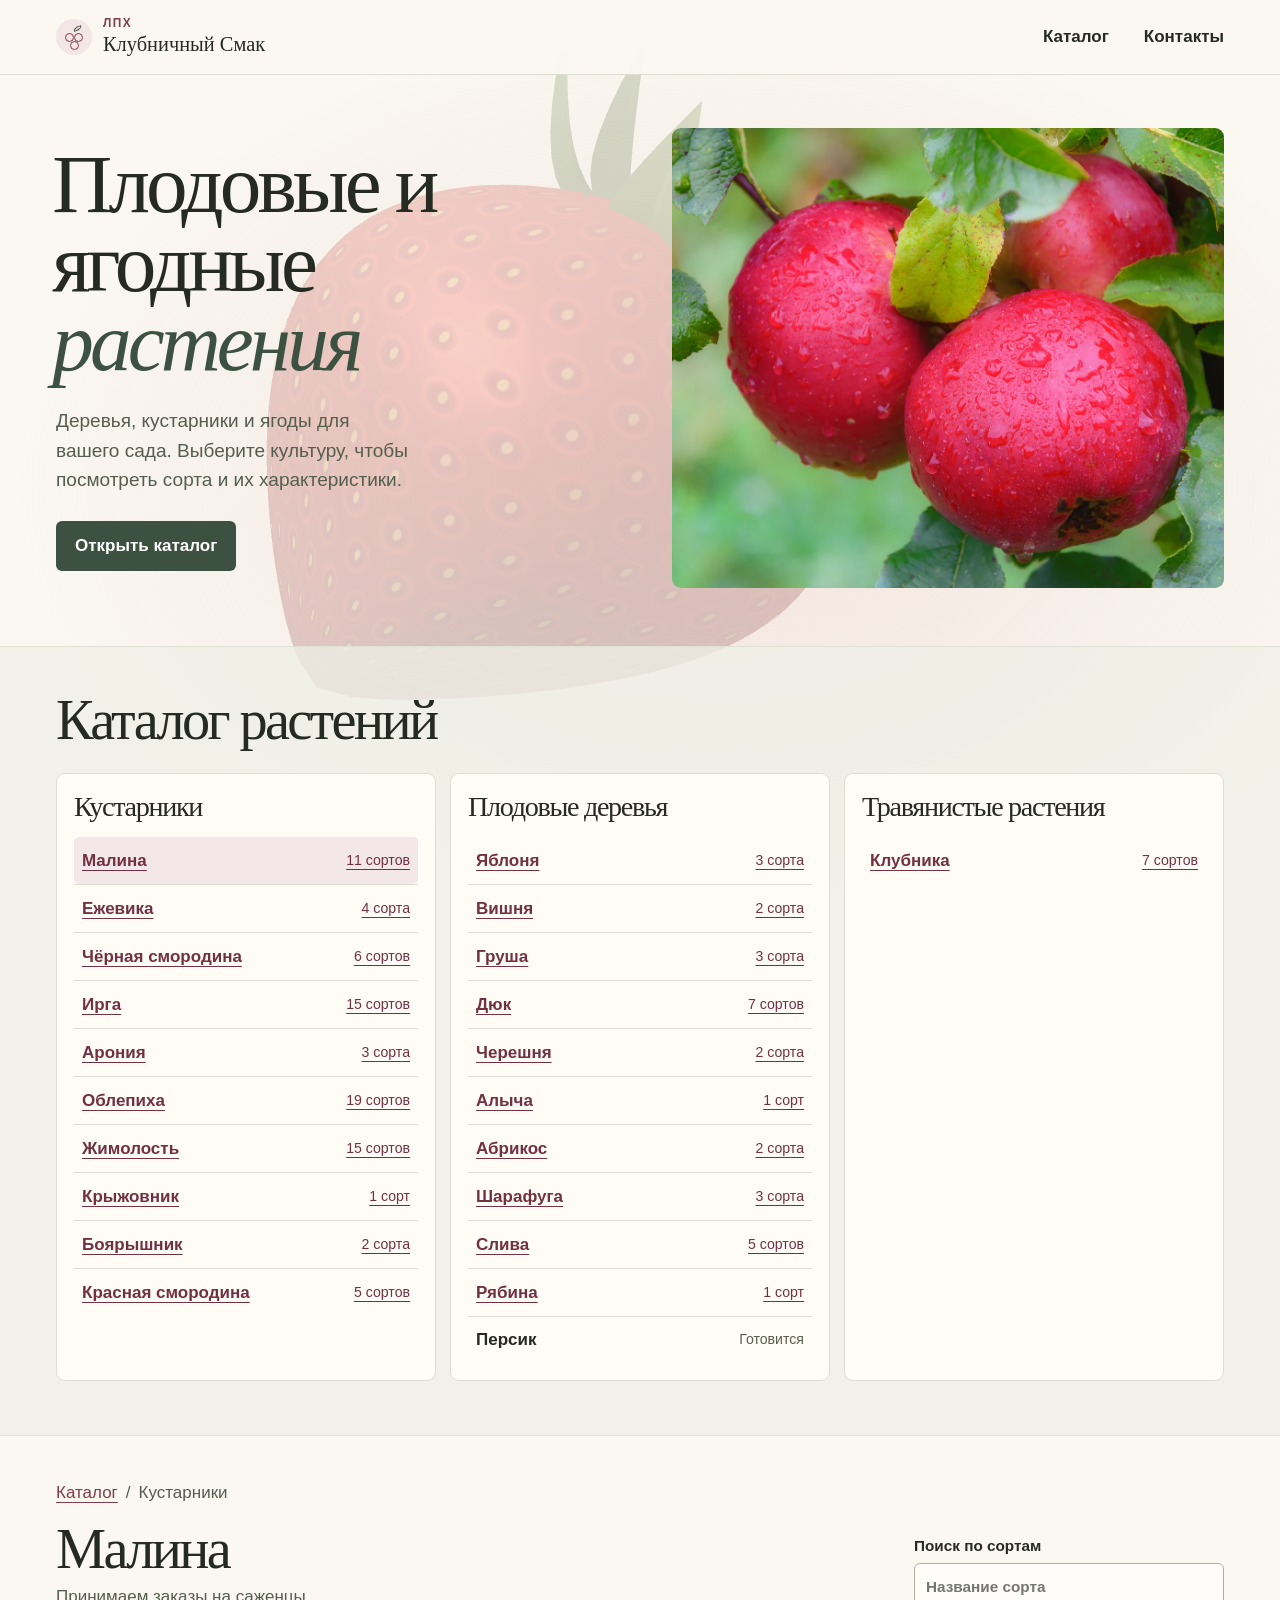
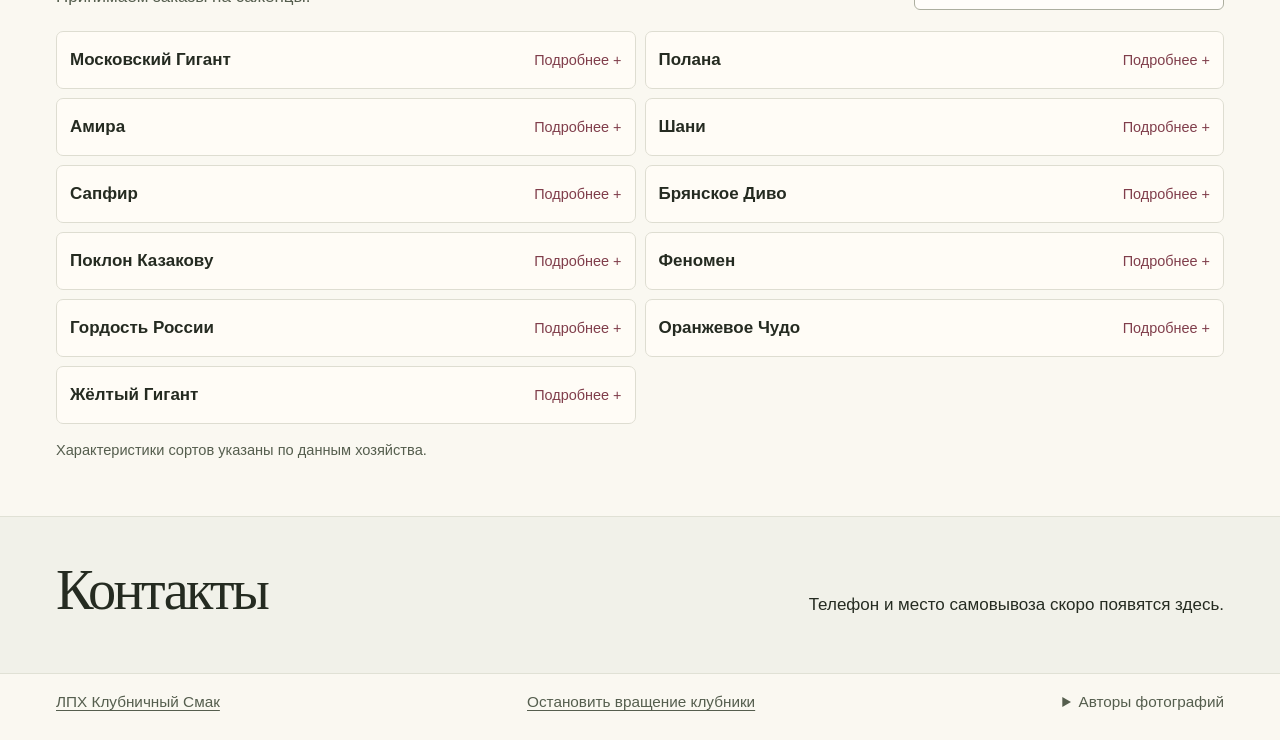
==== commit e0a96809: "Expand the plant catalogue and add a rotating strawberry backdrop" ====
--- a/index.html
+++ b/index.html
@@ -6,11 +6,16 @@
   <meta name="description" content="Каталог плодовых и ягодных культур ЛПХ Клубничный Смак.">
   <meta name="theme-color" content="#faf8f1">
   <title>ЛПХ Клубничный Смак — каталог плодовых культур</title>
-  <link rel="stylesheet" href="./style.css">
-  <script defer src="./data.js"></script>
-  <script defer src="./app.js"></script>
+  <link rel="stylesheet" href="./style.css?v=3">
+  <script defer src="./data.js?v=3"></script>
+  <script defer src="./app.js?v=3"></script>
+  <script defer src="./strawberry.js"></script>
 </head>
 <body id="top">
+  <div class="berry-backdrop" aria-hidden="true">
+    <img class="berry-still" src="./strawberry-reference.png" alt="" width="300" height="300">
+    <canvas class="berry-canvas"></canvas>
+  </div>
   <header class="site-header">
     <div class="wrap header-row">
       <a href="#top" class="brand" aria-label="ЛПХ Клубничный Смак, главная"><span class="brand-mark" aria-hidden="true"><i></i><i></i><i></i></span><span><small>ЛПХ</small>Клубничный Смак</span></a>
@@ -43,15 +48,13 @@
           </section>
           <section class="group" aria-labelledby="trees">
             <h3 id="trees">Плодовые деревья</h3>
-            <ul>
-              <li class="pending"><strong>Яблоня</strong><span>Готовится</span></li>
+            <ul id="tree-list">
               <li class="pending"><strong>Персик</strong><span>Готовится</span></li>
-              <li class="pending"><strong>Слива</strong><span>Готовится</span></li>
             </ul>
           </section>
           <section class="group" aria-labelledby="berries">
             <h3 id="berries">Травянистые растения</h3>
-            <ul><li class="pending"><strong>Клубника</strong><span>Готовится</span></li></ul>
+            <ul id="berry-list"></ul>
           </section>
         </div>
       </div>
@@ -59,8 +62,8 @@
 
     <section id="malina" class="crop-section" aria-labelledby="crop-title">
       <div class="wrap">
-        <div class="crumbs"><a href="#catalog">Каталог</a><span aria-hidden="true">/</span><span>Кустарники</span></div>
-        <div class="section-head"><div><h2 id="crop-title">Малина</h2><p id="crop-subtitle" hidden></p><p id="crop-orders">Принимаем заказы на саженцы.</p></div>
+        <div class="crumbs"><a href="#catalog">Каталог</a><span aria-hidden="true">/</span><span id="crop-group">Кустарники</span></div>
+        <div class="section-head"><div><h2 id="crop-title" tabindex="-1">Малина</h2><p id="crop-subtitle" hidden></p><p id="crop-orders">Принимаем заказы на саженцы.</p></div>
           <label class="variety-search" for="variety-search"><span>Поиск по сортам</span><input type="search" id="variety-search" placeholder="Название сорта"></label>
         </div>
         <div class="variety-grid" id="varieties"></div>
@@ -76,6 +79,7 @@
   </main>
 
   <footer><div class="wrap footer-row"><a href="#top">ЛПХ Клубничный Смак</a>
+    <button class="berry-motion" type="button" hidden>Остановить вращение клубники</button>
     <details class="credits"><summary>Авторы фотографий</summary>
       <p><a href="https://commons.wikimedia.org/wiki/File:Fresh_ripe_apples_on_a_tree_(54015357813).jpg">Яблоки на ветке, AS Photography</a> · <a href="https://creativecommons.org/licenses/by/4.0/">CC BY 4.0</a>. Уменьшено и кадрировано при показе.</p>
       <p><a href="https://doi.org/10.3390/metabo13111124">«Полана», Chwil, Matraszek-Gawron и Kostryco, Metabolites (2023), рис. 1B</a> · <a href="https://creativecommons.org/licenses/by/4.0/">CC BY 4.0</a>. Кадрировано.</p>
--- a/style.css
+++ b/style.css
@@ -14,18 +14,41 @@
 }
 *, *::before, *::after { box-sizing: border-box; }
 [hidden] { display: none !important; }
-html { scroll-behavior: smooth; scroll-padding-top: 88px; }
+html { scroll-padding-top: 88px; }
 body, h1, h2, h3, p, figure { margin: 0; }
+body { isolation: isolate; }
 a { color: inherit; text-underline-offset: .22em; }
 input { font: inherit; }
 :focus-visible { outline: 2px solid var(--berry); outline-offset: 4px; }
 .wrap { width: min(1168px, calc(100% - 88px)); margin-inline: auto; }
 
+.berry-backdrop {
+  position: fixed;
+  inset: 0;
+  z-index: -1;
+  overflow: hidden;
+  pointer-events: none;
+  background: radial-gradient(ellipse at 56% 54%, #edcfcc80, transparent 69%);
+}
+.berry-canvas, .berry-still {
+  position: absolute;
+  top: 51%;
+  left: 42%;
+  width: min(94vw, 820px);
+  height: min(94vw, 820px);
+  transform: translate(-50%, -50%);
+  opacity: .19;
+}
+.berry-canvas { display: none; }
+.berry-still { object-fit: contain; mask-image: radial-gradient(circle, #000 55%, transparent 68%); }
+.berry-backdrop.is-3d .berry-canvas { display: block; }
+.berry-backdrop.is-3d .berry-still { display: none; }
+
 .site-header {
   position: sticky;
   top: 0;
   z-index: 2;
-  background: var(--paper);
+  background: #faf8f1f2;
   border-bottom: 1px solid var(--border);
 }
 .header-row, .footer-row { display: flex; align-items: center; justify-content: space-between; gap: 18px; }
@@ -57,10 +80,10 @@
 .hero-photo img { display: block; width: 100%; height: 100%; object-fit: cover; object-position: 55% center; }
 
 .catalog, .crop-section, .contacts { padding-block: 44px 54px; }
-.catalog { background: #eeefe6; border-block: 1px solid #e0e1d5; }
+.catalog { background: #eeefe6bf; border-block: 1px solid #e0e1d5; }
 .catalog h2 { margin-bottom: 24px; }
 .groups { display: grid; grid-template-columns: repeat(3, minmax(0, 1fr)); gap: 14px; }
-.group { padding: 17px; border: 1px solid var(--border); background: var(--white); border-radius: 9px; }
+.group { padding: 17px; border: 1px solid var(--border); background: #fffcf7ed; border-radius: 9px; }
 .group h3 { font-size: clamp(1.3rem, 2.2vw, 1.8rem); line-height: 1.15; margin-bottom: 14px; }
 .group ul { list-style: none; margin: 0; padding: 0; }
 .group li + li { border-top: 1px solid var(--border); }
@@ -78,7 +101,7 @@
 .variety-search { display: grid; gap: 5px; width: min(310px, 100%); font-size: .9rem; font-weight: 650; }
 .variety-search input { width: 100%; min-height: 47px; padding: 8px 11px; border: 1px solid #acae9f; border-radius: 6px; background: var(--white); color: var(--ink); }
 .variety-grid { display: grid; grid-template-columns: repeat(2, minmax(0, 1fr)); align-items: start; gap: 9px; }
-.variety { min-width: 0; border: 1px solid var(--border); border-radius: 7px; background: var(--white); }
+.variety { min-width: 0; border: 1px solid var(--border); border-radius: 7px; background: #fffcf7ed; }
 .variety[open] { border-color: #9b877e; }
 .variety summary { display: flex; justify-content: space-between; align-items: center; gap: 10px; min-height: 56px; padding: 10px 13px; border-radius: 7px; list-style: none; cursor: pointer; }
 .variety summary::-webkit-details-marker { display: none; }
@@ -97,9 +120,10 @@
 .spec dd { font-weight: 650; margin: 0; }
 .reference { display: block; margin-top: 7px; overflow-wrap: anywhere; }
 .note, #empty { margin-top: 15px; }
-.contacts { background: #eeefe6; border-block: 1px solid #e0e1d5; }
+.contacts { background: #eeefe6bf; border-block: 1px solid #e0e1d5; }
 .contact-row { display: flex; justify-content: space-between; align-items: end; gap: 16px; }
-.footer-row { min-height: 66px; align-items: start; padding-block: 16px; color: var(--muted); font-size: .9rem; }
+.footer-row { min-height: 66px; align-items: start; flex-wrap: wrap; padding-block: 16px; color: var(--muted); font-size: .9rem; }
+.berry-motion { border: 0; padding: 0; color: inherit; background: transparent; text-decoration: underline; text-underline-offset: .22em; cursor: pointer; font: inherit; }
 .credits { max-width: 480px; }
 .credits summary { cursor: pointer; }
 .credits p { margin-top: 7px; }
@@ -117,6 +141,7 @@
   .hero-description { margin-bottom: 14px; }
   .section-head, .contact-row { align-items: start; flex-direction: column; }
   .catalog, .crop-section, .contacts { padding-block: 34px 39px; }
+  .berry-canvas, .berry-still { left: 50%; width: 145vw; height: 145vw; max-width: 640px; max-height: 640px; opacity: .15; }
 }
 @media (max-width: 400px) {
   .header-row { min-height: 65px; gap: 7px; }
@@ -125,4 +150,3 @@
   nav { gap: 10px; font-size: .85rem; }
   .footer-row { flex-direction: column; gap: 6px; }
 }
-@media (prefers-reduced-motion: reduce) { html { scroll-behavior: auto; } }
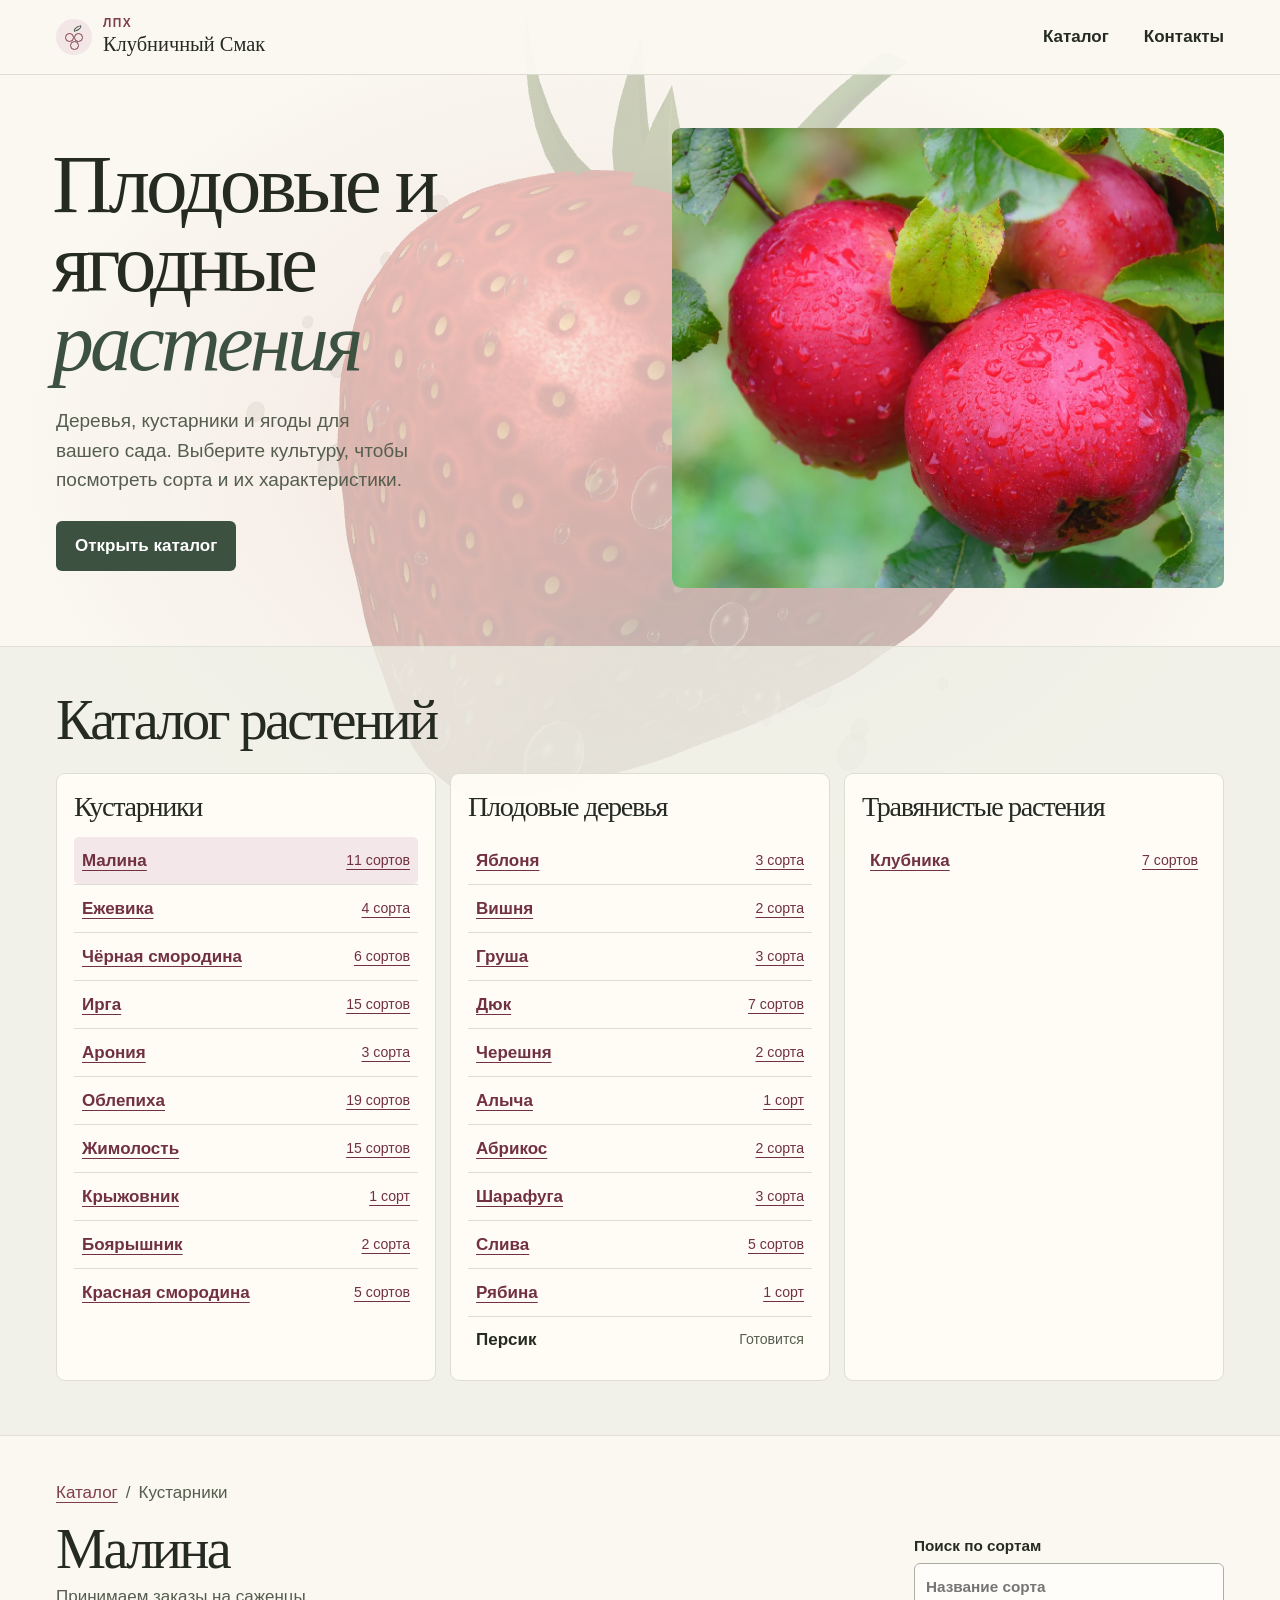
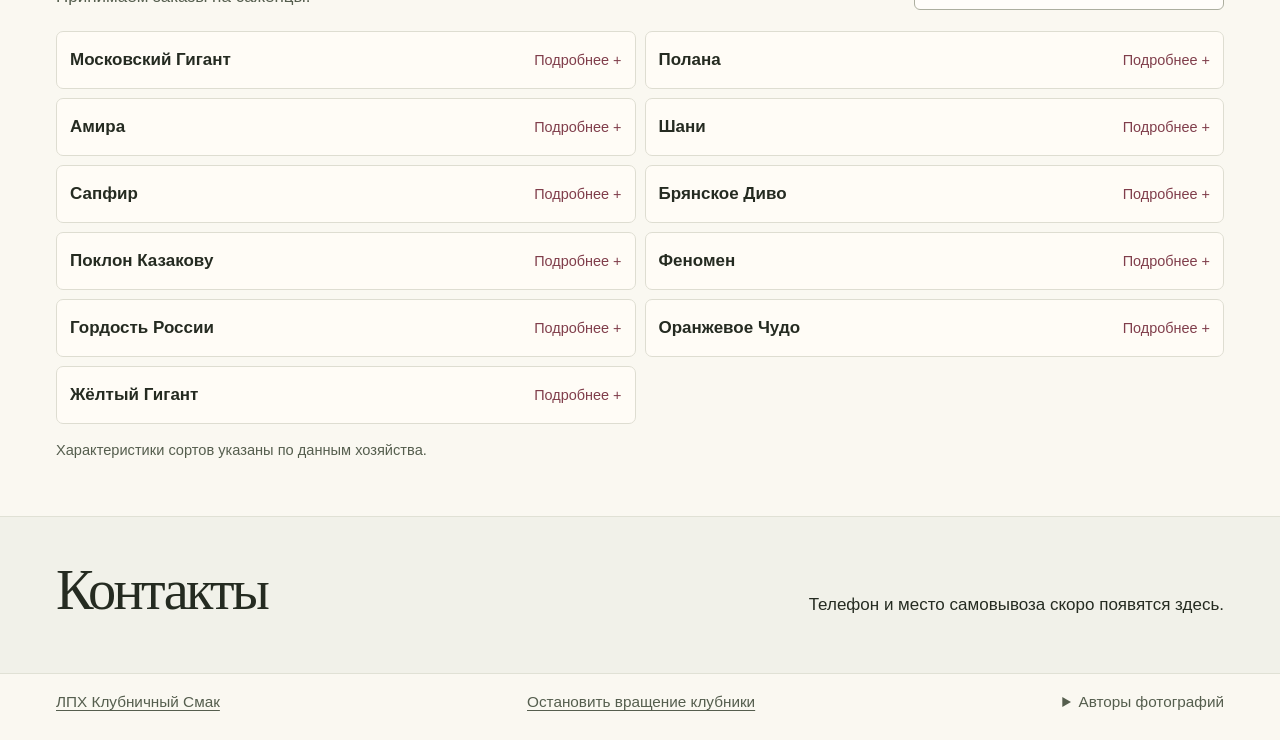
==== commit 378f0597: "Center and refine the strawberry with water droplets" ====
--- a/index.html
+++ b/index.html
@@ -6,10 +6,10 @@
   <meta name="description" content="Каталог плодовых и ягодных культур ЛПХ Клубничный Смак.">
   <meta name="theme-color" content="#faf8f1">
   <title>ЛПХ Клубничный Смак — каталог плодовых культур</title>
-  <link rel="stylesheet" href="./style.css?v=3">
+  <link rel="stylesheet" href="./style.css?v=4">
   <script defer src="./data.js?v=3"></script>
   <script defer src="./app.js?v=3"></script>
-  <script defer src="./strawberry.js"></script>
+  <script defer src="./strawberry.js?v=4"></script>
 </head>
 <body id="top">
   <div class="berry-backdrop" aria-hidden="true">
--- a/style.css
+++ b/style.css
@@ -28,16 +28,16 @@
   z-index: -1;
   overflow: hidden;
   pointer-events: none;
-  background: radial-gradient(ellipse at 56% 54%, #edcfcc80, transparent 69%);
+  background: radial-gradient(ellipse at 50% 50%, #edcfcc80, transparent 69%);
 }
 .berry-canvas, .berry-still {
   position: absolute;
-  top: 51%;
-  left: 42%;
-  width: min(94vw, 820px);
-  height: min(94vw, 820px);
+  top: 50%;
+  left: 50%;
+  width: min(98vw, 124svh, 910px);
+  height: min(98vw, 124svh, 910px);
   transform: translate(-50%, -50%);
-  opacity: .19;
+  opacity: .25;
 }
 .berry-canvas { display: none; }
 .berry-still { object-fit: contain; mask-image: radial-gradient(circle, #000 55%, transparent 68%); }
@@ -141,7 +141,7 @@
   .hero-description { margin-bottom: 14px; }
   .section-head, .contact-row { align-items: start; flex-direction: column; }
   .catalog, .crop-section, .contacts { padding-block: 34px 39px; }
-  .berry-canvas, .berry-still { left: 50%; width: 145vw; height: 145vw; max-width: 640px; max-height: 640px; opacity: .15; }
+  .berry-canvas, .berry-still { width: min(155vw, 700px); height: min(155vw, 700px); opacity: .20; }
 }
 @media (max-width: 400px) {
   .header-row { min-height: 65px; gap: 7px; }
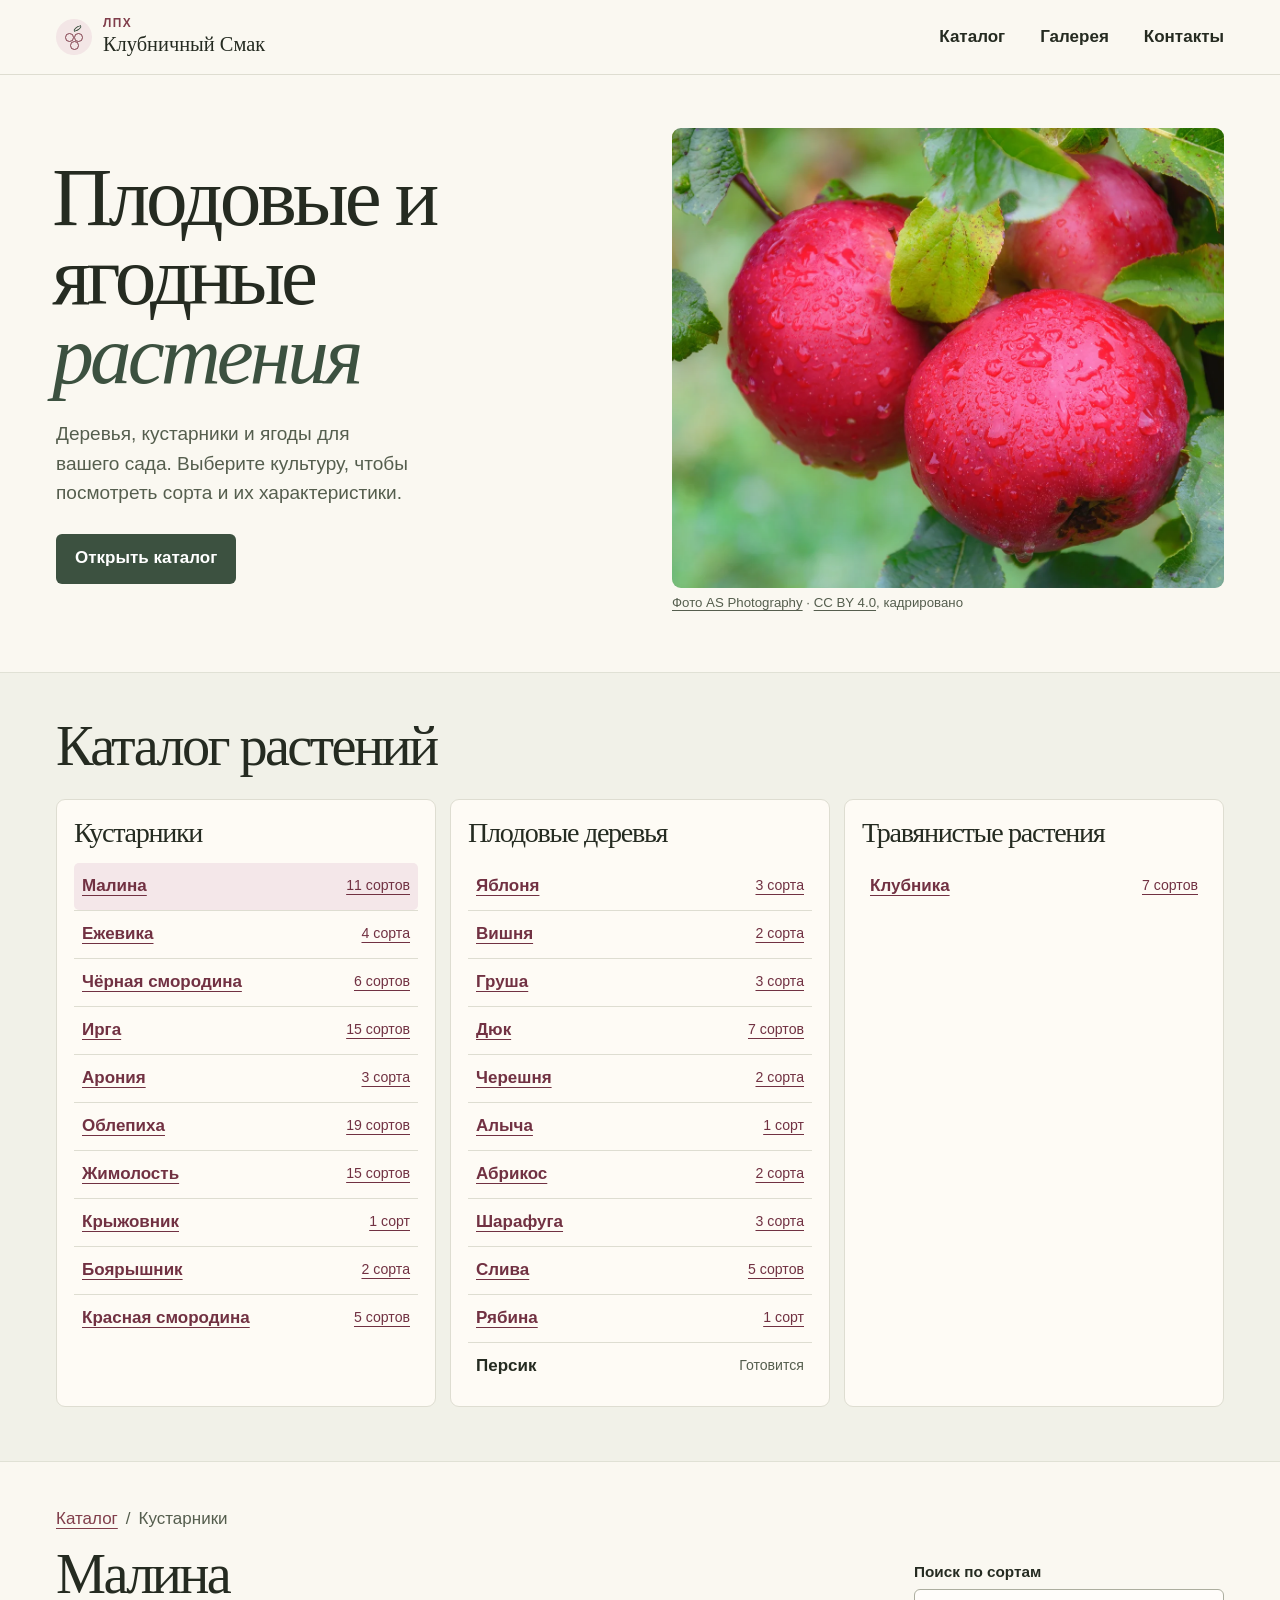
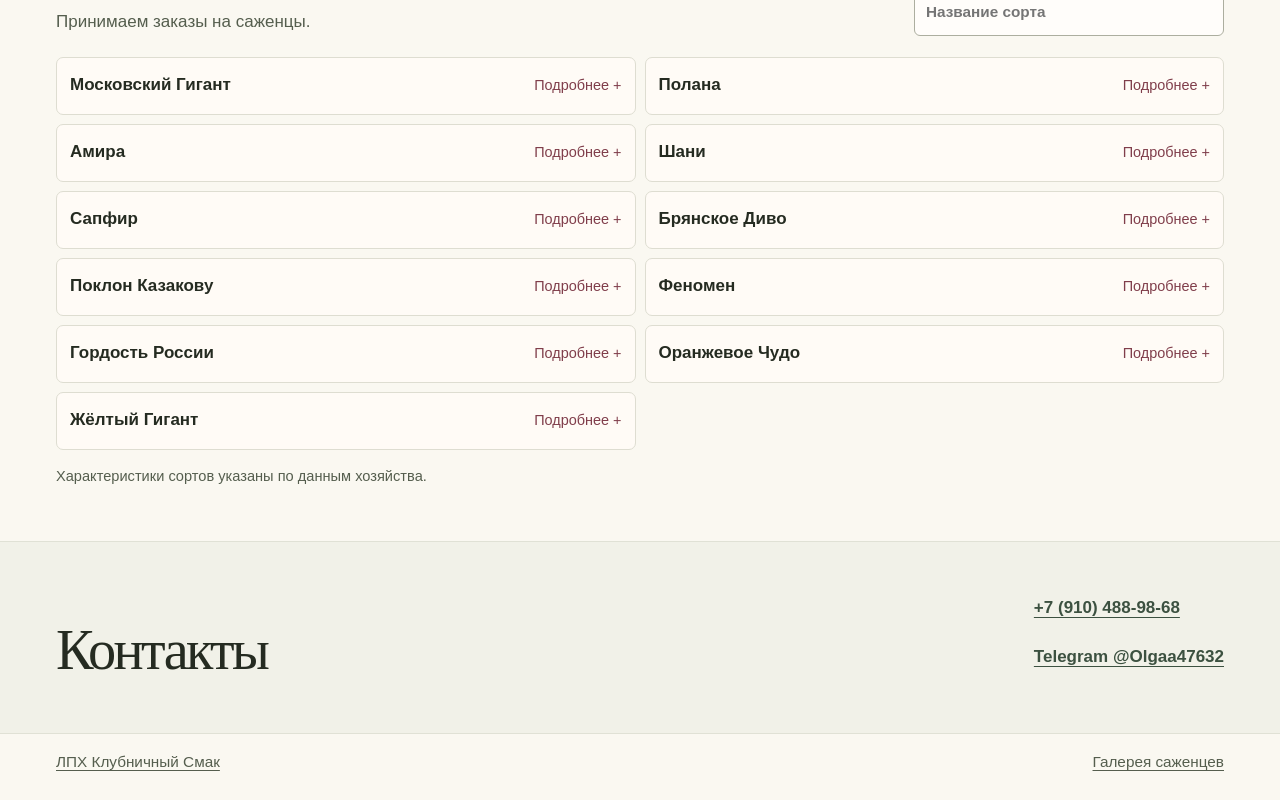
==== commit 8cf42567: "Add nursery gallery and direct contacts" ====
--- a/index.html
+++ b/index.html
@@ -6,20 +6,15 @@
   <meta name="description" content="Каталог плодовых и ягодных культур ЛПХ Клубничный Смак.">
   <meta name="theme-color" content="#faf8f1">
   <title>ЛПХ Клубничный Смак — каталог плодовых культур</title>
-  <link rel="stylesheet" href="./style.css?v=4">
-  <script defer src="./data.js?v=3"></script>
-  <script defer src="./app.js?v=3"></script>
-  <script defer src="./strawberry.js?v=4"></script>
+  <link rel="stylesheet" href="./style.css?v=5">
+  <script defer src="./data.js?v=5"></script>
+  <script defer src="./app.js?v=5"></script>
 </head>
 <body id="top">
-  <div class="berry-backdrop" aria-hidden="true">
-    <img class="berry-still" src="./strawberry-reference.png" alt="" width="300" height="300">
-    <canvas class="berry-canvas"></canvas>
-  </div>
   <header class="site-header">
     <div class="wrap header-row">
       <a href="#top" class="brand" aria-label="ЛПХ Клубничный Смак, главная"><span class="brand-mark" aria-hidden="true"><i></i><i></i><i></i></span><span><small>ЛПХ</small>Клубничный Смак</span></a>
-      <nav aria-label="Основное меню"><a href="#catalog">Каталог</a><a href="#contacts">Контакты</a></nav>
+      <nav aria-label="Основное меню"><a href="#catalog">Каталог</a><a href="./gallery.html">Галерея</a><a href="#contacts">Контакты</a></nav>
     </div>
   </header>
 
@@ -34,6 +29,7 @@
 
         <figure class="hero-photo">
           <img src="./orchard.webp" width="1500" height="1000" alt="Спелые красные яблоки на ветке" fetchpriority="high">
+          <figcaption><a href="https://commons.wikimedia.org/wiki/File:Fresh_ripe_apples_on_a_tree_(54015357813).jpg">Фото AS Photography</a> · <a href="https://creativecommons.org/licenses/by/4.0/">CC BY 4.0</a>, кадрировано</figcaption>
         </figure>
       </div>
     </section>
@@ -78,12 +74,6 @@
     </section>
   </main>
 
-  <footer><div class="wrap footer-row"><a href="#top">ЛПХ Клубничный Смак</a>
-    <button class="berry-motion" type="button" hidden>Остановить вращение клубники</button>
-    <details class="credits"><summary>Авторы фотографий</summary>
-      <p><a href="https://commons.wikimedia.org/wiki/File:Fresh_ripe_apples_on_a_tree_(54015357813).jpg">Яблоки на ветке, AS Photography</a> · <a href="https://creativecommons.org/licenses/by/4.0/">CC BY 4.0</a>. Уменьшено и кадрировано при показе.</p>
-      <p><a href="https://doi.org/10.3390/metabo13111124">«Полана», Chwil, Matraszek-Gawron и Kostryco, Metabolites (2023), рис. 1B</a> · <a href="https://creativecommons.org/licenses/by/4.0/">CC BY 4.0</a>. Кадрировано.</p>
-    </details>
-  </div></footer>
+  <footer><div class="wrap footer-row"><a href="#top">ЛПХ Клубничный Смак</a><a href="./gallery.html">Галерея саженцев</a></div></footer>
 </body>
 </html>
--- a/style.css
+++ b/style.css
@@ -16,33 +16,10 @@
 [hidden] { display: none !important; }
 html { scroll-padding-top: 88px; }
 body, h1, h2, h3, p, figure { margin: 0; }
-body { isolation: isolate; }
 a { color: inherit; text-underline-offset: .22em; }
 input { font: inherit; }
 :focus-visible { outline: 2px solid var(--berry); outline-offset: 4px; }
 .wrap { width: min(1168px, calc(100% - 88px)); margin-inline: auto; }
-
-.berry-backdrop {
-  position: fixed;
-  inset: 0;
-  z-index: -1;
-  overflow: hidden;
-  pointer-events: none;
-  background: radial-gradient(ellipse at 50% 50%, #edcfcc80, transparent 69%);
-}
-.berry-canvas, .berry-still {
-  position: absolute;
-  top: 50%;
-  left: 50%;
-  width: min(98vw, 124svh, 910px);
-  height: min(98vw, 124svh, 910px);
-  transform: translate(-50%, -50%);
-  opacity: .25;
-}
-.berry-canvas { display: none; }
-.berry-still { object-fit: contain; mask-image: radial-gradient(circle, #000 55%, transparent 68%); }
-.berry-backdrop.is-3d .berry-canvas { display: block; }
-.berry-backdrop.is-3d .berry-still { display: none; }
 
 .site-header {
   position: sticky;
@@ -62,7 +39,8 @@
 .brand-mark::before { content: ""; position: absolute; width: 9px; height: 5px; border: 1.5px solid var(--green); border-radius: 90% 0; left: 17px; top: 7px; transform: rotate(-15deg); }
 nav { display: flex; gap: clamp(14px, 4vw, 35px); }
 nav a { display: inline-flex; align-items: center; min-height: 44px; font-weight: 600; text-decoration: none; }
-nav a:hover, .text-link:hover { color: var(--berry); }
+nav a:hover, nav a[aria-current="page"] { color: var(--berry); }
+nav a[aria-current="page"] { text-decoration: underline; }
 
 .hero { padding-block: 53px 58px; }
 .hero-grid { display: grid; grid-template-columns: 1fr 1fr; align-items: center; gap: clamp(22px, 5vw, 75px); }
@@ -75,9 +53,8 @@
 .hero-links { display: flex; align-items: center; gap: 7px 21px; flex-wrap: wrap; }
 .button { display: inline-flex; align-items: center; min-height: 50px; padding: 9px 19px; border-radius: 6px; background: var(--green); color: #fff; font-weight: 650; text-decoration: none; }
 .button:hover { background: #2a3b2c; }
-.text-link { display: inline-flex; align-items: center; min-height: 44px; font-weight: 600; }
-.hero-photo { aspect-ratio: 6 / 5; overflow: hidden; border-radius: 9px; background: #e8ebdf; }
-.hero-photo img { display: block; width: 100%; height: 100%; object-fit: cover; object-position: 55% center; }
+.hero-photo img { display: block; width: 100%; height: auto; aspect-ratio: 6 / 5; object-fit: cover; object-position: 55% center; border-radius: 9px; background: #e8ebdf; }
+.hero-photo figcaption { margin-top: 5px; color: var(--muted); font-size: .78rem; }
 
 .catalog, .crop-section, .contacts { padding-block: 44px 54px; }
 .catalog { background: #eeefe6bf; border-block: 1px solid #e0e1d5; }
@@ -122,11 +99,34 @@
 .note, #empty { margin-top: 15px; }
 .contacts { background: #eeefe6bf; border-block: 1px solid #e0e1d5; }
 .contact-row { display: flex; justify-content: space-between; align-items: end; gap: 16px; }
+#contact-info { display: grid; gap: 5px; font-weight: 650; }
+#contact-info a { display: inline-flex; align-items: center; min-height: 44px; color: var(--green); }
 .footer-row { min-height: 66px; align-items: start; flex-wrap: wrap; padding-block: 16px; color: var(--muted); font-size: .9rem; }
-.berry-motion { border: 0; padding: 0; color: inherit; background: transparent; text-decoration: underline; text-underline-offset: .22em; cursor: pointer; font: inherit; }
-.credits { max-width: 480px; }
-.credits summary { cursor: pointer; }
-.credits p { margin-top: 7px; }
+
+.gallery-page { padding-block: 48px 58px; }
+.gallery-page h1 { max-width: none; }
+.gallery-intro { max-width: 56ch; color: var(--muted); }
+.gallery-jump { display: flex; gap: 10px; flex-wrap: wrap; margin-top: 16px; }
+.gallery-jump a, .photo-toolbar button { display: inline-flex; align-items: center; min-height: 44px; padding: 6px 13px; border: 1px solid var(--border); border-radius: 6px; color: var(--green); background: var(--white); font: inherit; font-weight: 650; text-decoration: none; }
+.gallery-jump a:hover, .photo-toolbar button:hover { background: #eeefe6; }
+.gallery-section { margin-top: 34px; }
+.gallery-section h2 { margin-bottom: 16px; }
+.gallery-grid { display: grid; grid-template-columns: repeat(3, minmax(0, 1fr)); gap: 14px; }
+.gallery-grid figure { padding: 8px 8px 10px; background: var(--white); border: 1px solid var(--border); border-radius: 9px; }
+.gallery-grid figcaption { color: var(--muted); padding: 8px 3px 0; font-size: .9rem; }
+.gallery-photo { display: block; width: 100%; padding: 0; border: 0; background: transparent; border-radius: 6px; cursor: zoom-in; }
+.gallery-frame { position: relative; display: block; width: 100%; overflow: hidden; border-radius: 6px; background: #e4e8db; }
+.gallery-frame img { position: absolute; left: var(--image-left); top: var(--image-top); width: var(--image-width); height: var(--image-height); filter: contrast(1.045) saturate(1.045); }
+.gallery-frame[data-tone="roots"] img { filter: brightness(1.08) contrast(1.04) saturate(.94); }
+.gallery-video { display: flex; align-items: center; gap: clamp(20px, 6vw, 84px); padding: 25px; background: #eeefe6; border-radius: 9px; }
+.gallery-video p { color: var(--muted); }
+.gallery-video video { display: block; width: min(100%, 320px); height: auto; max-height: 65svh; border-radius: 6px; background: #20251e; }
+.photo-dialog { width: min(95vw, 680px); max-height: calc(100svh - 24px); border: 1px solid var(--border); border-radius: 10px; padding: 13px; background: var(--paper); color: var(--ink); }
+.photo-dialog::backdrop { background: #252b21b8; }
+.photo-toolbar { display: flex; align-items: center; justify-content: space-between; gap: 9px; }
+.photo-toolbar button { cursor: pointer; font-size: .85rem; }
+.photo-navigation { margin-top: 9px; }
+#photo-enlargement { width: min(100%, 56svh); margin: 8px auto 0; }
 
 @media (max-width: 900px) {
   .wrap { width: calc(100% - 48px); }
@@ -137,16 +137,20 @@
   .wrap { width: calc(100% - 32px); }
   .hero-grid, .groups, .variety-grid { grid-template-columns: 1fr; }
   h1 { font-size: clamp(3.1rem, 10vw, 4.5rem); }
-  .hero-photo { aspect-ratio: 7 / 4; }
+  .hero-photo img { aspect-ratio: 7 / 4; }
   .hero-description { margin-bottom: 14px; }
   .section-head, .contact-row { align-items: start; flex-direction: column; }
   .catalog, .crop-section, .contacts { padding-block: 34px 39px; }
-  .berry-canvas, .berry-still { width: min(155vw, 700px); height: min(155vw, 700px); opacity: .20; }
+  .gallery-grid { grid-template-columns: repeat(2, minmax(0, 1fr)); gap: 9px; }
+  .gallery-video { align-items: start; flex-direction: column; }
 }
-@media (max-width: 400px) {
-  .header-row { min-height: 65px; gap: 7px; }
+@media (max-width: 480px) {
+  html { scroll-padding-top: 110px; }
+  .header-row { flex-direction: column; align-items: start; padding-top: 7px; gap: 0; }
   .brand { gap: 6px; font-size: 1rem; }
   .brand-mark { width: 35px; height: 35px; }
-  nav { gap: 10px; font-size: .85rem; }
+  nav { gap: 17px; font-size: .9rem; }
   .footer-row { flex-direction: column; gap: 6px; }
+  .gallery-page { padding-block: 32px 45px; }
+  .gallery-grid figcaption { font-size: .83rem; }
 }
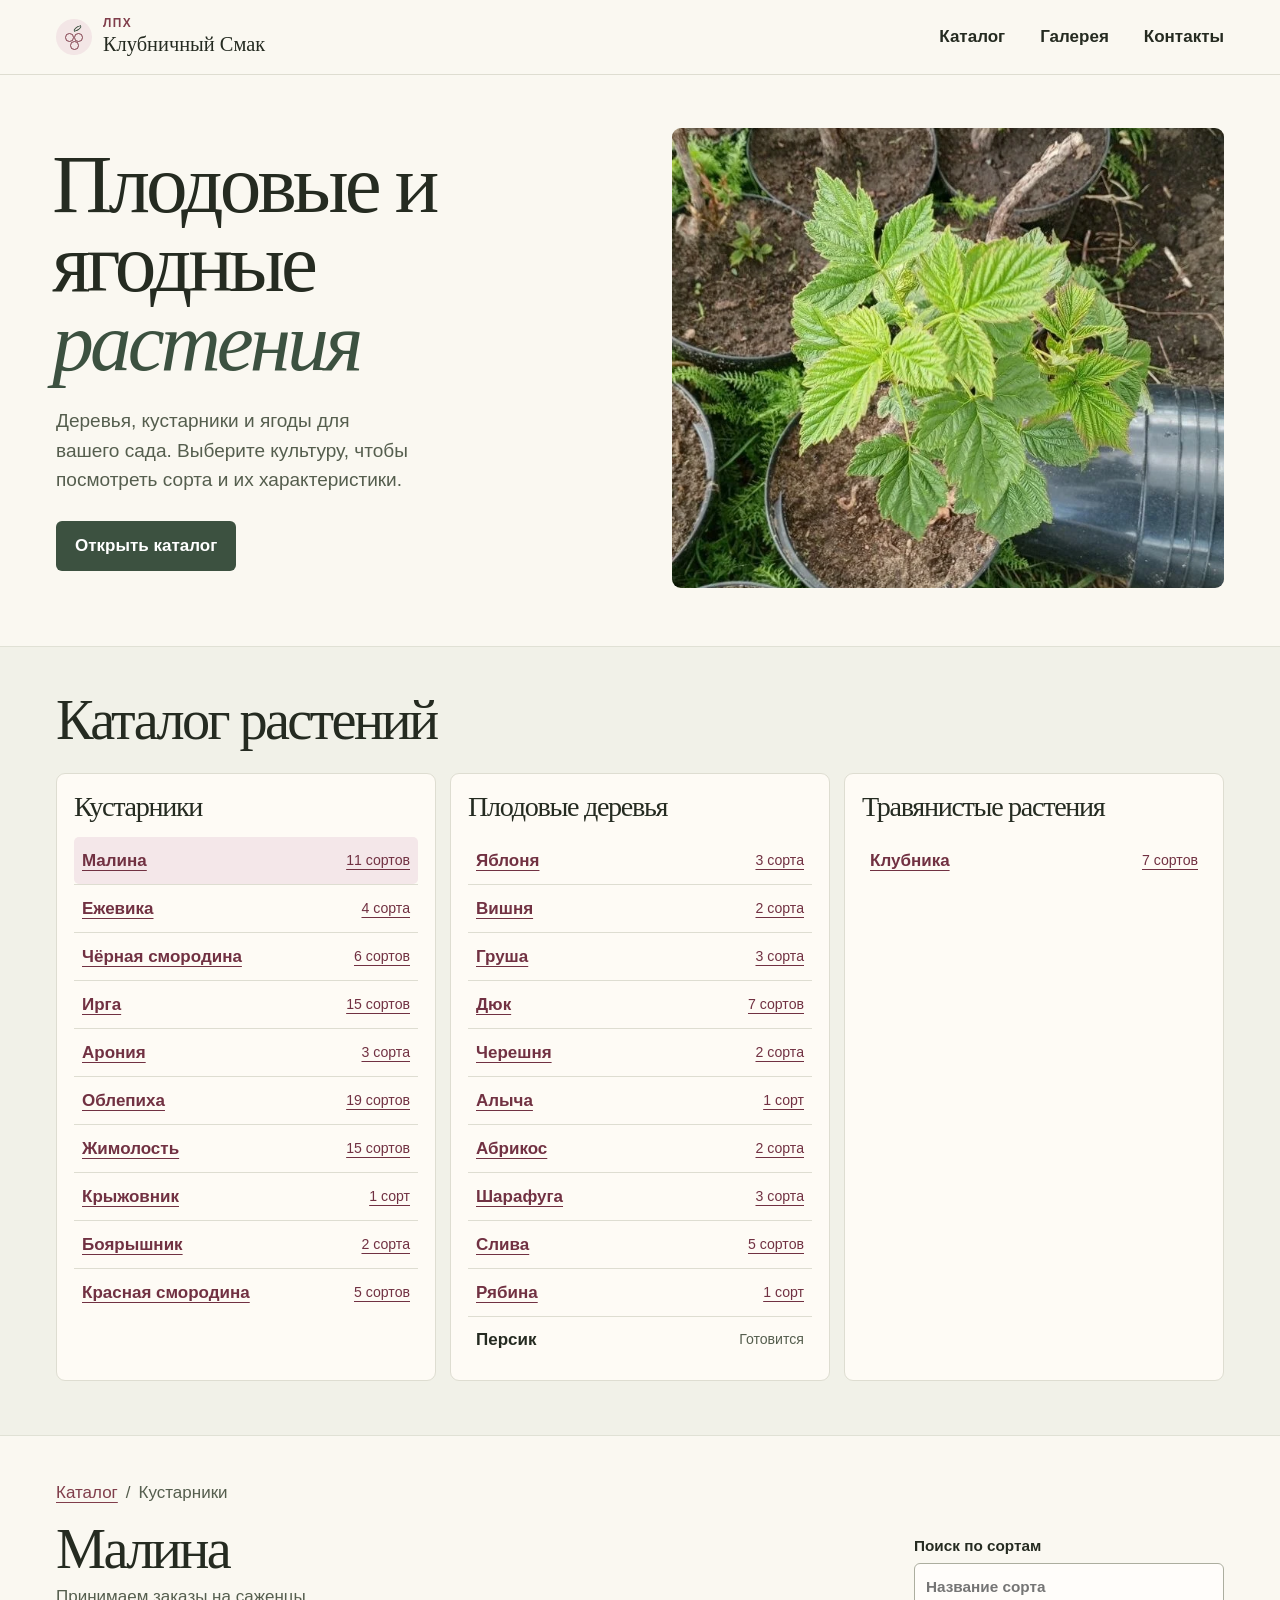
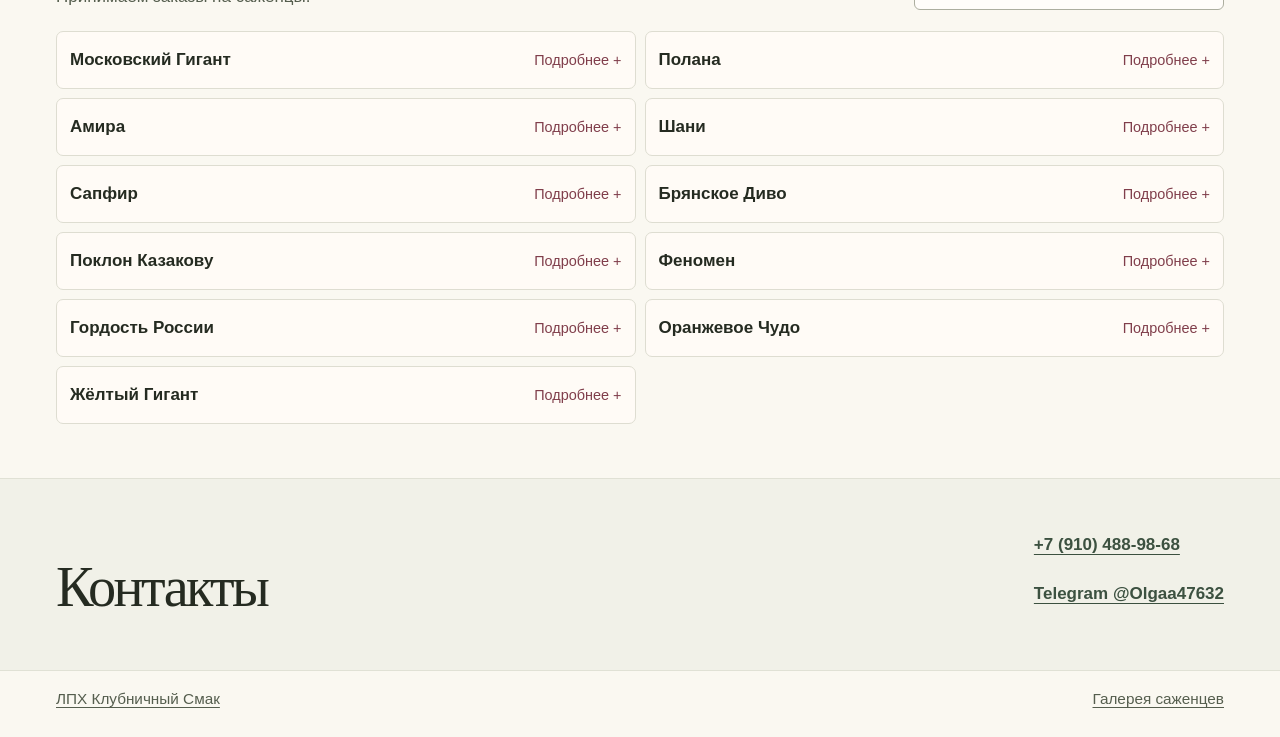
==== commit ebf55ac7: "Remove public catalog references and photo credits" ====
--- a/index.html
+++ b/index.html
@@ -6,9 +6,9 @@
   <meta name="description" content="Каталог плодовых и ягодных культур ЛПХ Клубничный Смак.">
   <meta name="theme-color" content="#faf8f1">
   <title>ЛПХ Клубничный Смак — каталог плодовых культур</title>
-  <link rel="stylesheet" href="./style.css?v=5">
-  <script defer src="./data.js?v=5"></script>
-  <script defer src="./app.js?v=5"></script>
+  <link rel="stylesheet" href="./style.css?v=6">
+  <script defer src="./data.js?v=6"></script>
+  <script defer src="./app.js?v=6"></script>
 </head>
 <body id="top">
   <header class="site-header">
@@ -28,8 +28,7 @@
         </div>
 
         <figure class="hero-photo">
-          <img src="./orchard.webp" width="1500" height="1000" alt="Спелые красные яблоки на ветке" fetchpriority="high">
-          <figcaption><a href="https://commons.wikimedia.org/wiki/File:Fresh_ripe_apples_on_a_tree_(54015357813).jpg">Фото AS Photography</a> · <a href="https://creativecommons.org/licenses/by/4.0/">CC BY 4.0</a>, кадрировано</figcaption>
+          <img src="./media/new-leaves.webp" width="720" height="1280" alt="Зелёные листья молодого саженца" fetchpriority="high">
         </figure>
       </div>
     </section>
@@ -64,7 +63,6 @@
         </div>
         <div class="variety-grid" id="varieties"></div>
         <p id="empty" hidden>Сорт с таким названием не найден. Попробуйте другое название.</p>
-        <p class="note">Характеристики сортов указаны по данным хозяйства.</p>
         <noscript><p>Включите JavaScript, чтобы открыть карточки сортов.</p></noscript>
       </div>
     </section>
--- a/style.css
+++ b/style.css
@@ -53,8 +53,7 @@
 .hero-links { display: flex; align-items: center; gap: 7px 21px; flex-wrap: wrap; }
 .button { display: inline-flex; align-items: center; min-height: 50px; padding: 9px 19px; border-radius: 6px; background: var(--green); color: #fff; font-weight: 650; text-decoration: none; }
 .button:hover { background: #2a3b2c; }
-.hero-photo img { display: block; width: 100%; height: auto; aspect-ratio: 6 / 5; object-fit: cover; object-position: 55% center; border-radius: 9px; background: #e8ebdf; }
-.hero-photo figcaption { margin-top: 5px; color: var(--muted); font-size: .78rem; }
+.hero-photo img { display: block; width: 100%; height: auto; aspect-ratio: 6 / 5; object-fit: cover; object-position: center 52%; border-radius: 9px; background: #e8ebdf; }
 
 .catalog, .crop-section, .contacts { padding-block: 44px 54px; }
 .catalog { background: #eeefe6bf; border-block: 1px solid #e0e1d5; }
@@ -72,7 +71,7 @@
 .pending span { color: var(--muted); }
 
 .crumbs { display: flex; align-items: center; gap: 8px; color: var(--muted); margin-bottom: 13px; }
-.crumbs a, .reference { color: var(--berry); }
+.crumbs a { color: var(--berry); }
 .section-head { display: flex; align-items: end; justify-content: space-between; gap: 18px; margin-bottom: 21px; }
 .section-head p { margin-top: 6px; color: var(--muted); }
 .variety-search { display: grid; gap: 5px; width: min(310px, 100%); font-size: .9rem; font-weight: 650; }
@@ -87,16 +86,11 @@
 .variety summary small::after { content: " +"; }
 .variety[open] summary small::after { content: " −"; }
 .variety-content { padding: 15px 13px; border-top: 1px solid var(--border); }
-.variety-content figure { margin-bottom: 13px; }
-.variety-content img { display: block; width: 100%; height: auto; max-height: 360px; border-radius: 5px; object-fit: cover; }
-.variety-content figcaption, .note { color: var(--muted); font-size: .86rem; }
-.variety-content figcaption { margin-top: 5px; }
 .variety-content dl { display: grid; grid-template-columns: repeat(2, minmax(0, 1fr)); gap: 8px 12px; margin: 14px 0 8px; }
 .spec { border-top: 1px solid var(--border); padding-top: 7px; }
 .spec dt { color: var(--muted); font-size: .85rem; }
 .spec dd { font-weight: 650; margin: 0; }
-.reference { display: block; margin-top: 7px; overflow-wrap: anywhere; }
-.note, #empty { margin-top: 15px; }
+#empty { margin-top: 15px; }
 .contacts { background: #eeefe6bf; border-block: 1px solid #e0e1d5; }
 .contact-row { display: flex; justify-content: space-between; align-items: end; gap: 16px; }
 #contact-info { display: grid; gap: 5px; font-weight: 650; }
